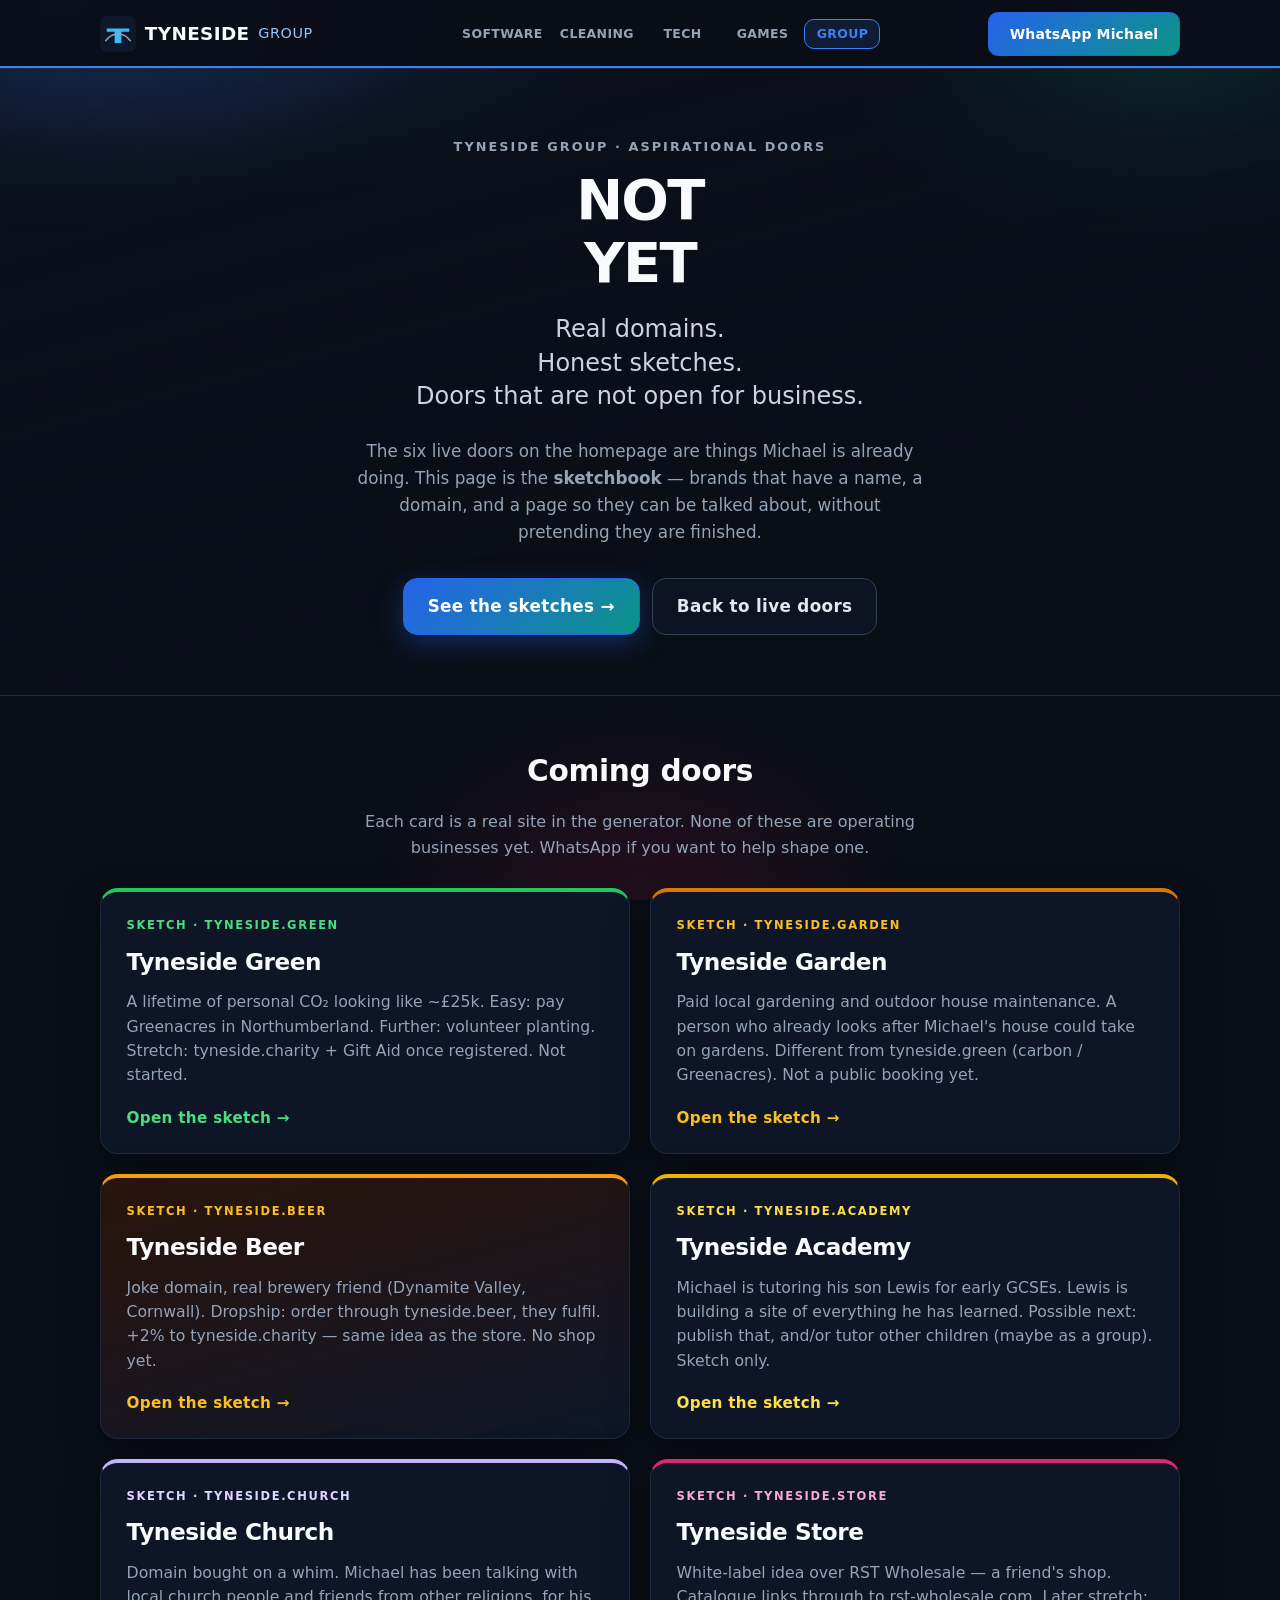
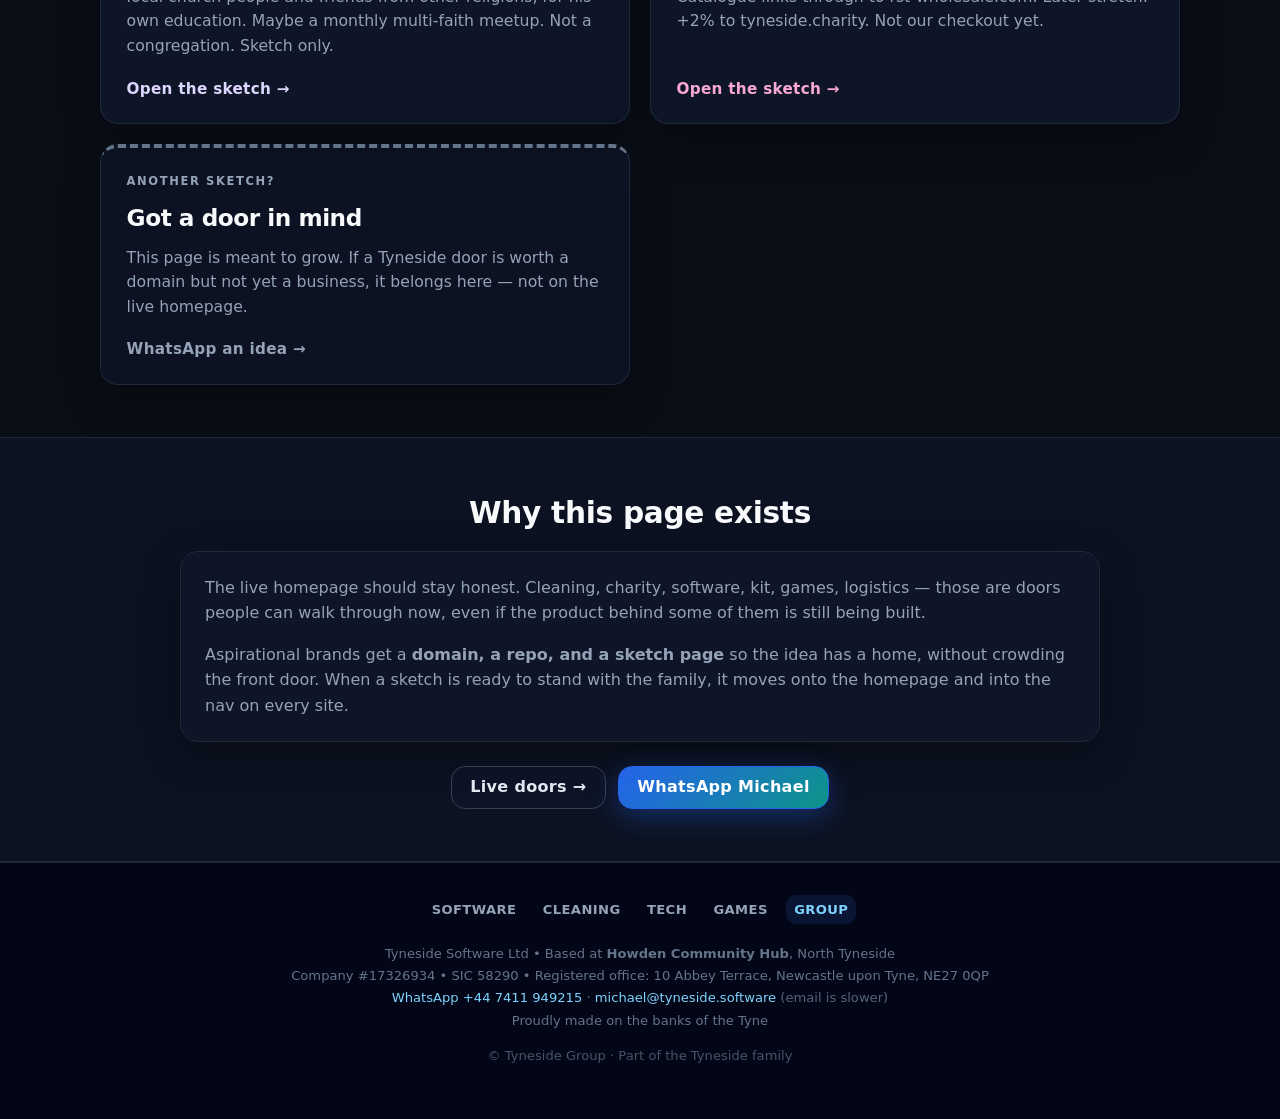
==== next.html @ 9e809f72 "Deploy from site-generator 91a60fc" ====
<!DOCTYPE html>
<html lang="en">
<head>
  <meta charset="UTF-8">
  <meta name="viewport" content="width=device-width, initial-scale=1.0">
  <title>Not yet · doors still being sketched</title>
  <meta name="description" content="Brands that have a domain and a page, but are not live businesses yet. Starting with Tyneside Green. This is the sketchbook, not the shop floor.">
  <link rel="canonical" href="https://tyneside.group/">
  <link rel="icon" href="logo.svg" type="image/svg+xml">
  <link rel="stylesheet" href="layout.css?v=20260904ac">
  <link rel="stylesheet" href="themes.css?v=20260904ac">
</head>
<body class="site theme-group">

<nav class="site-nav" aria-label="Primary">
  <div class="inner">
    <a href="index.html" class="brand-link">
      <img src="logo.svg" width="38" height="38" alt="Tyneside Group">
      <span class="brand-word">TYNESIDE</span>
      <span class="brand-sub">GROUP</span>
    </a>
    <div class="nav-links">
          <a href="https://tyneside.software/"
             class=""
>SOFTWARE</a>
          <a href="https://tyneside.cleaning/"
             class=""
>CLEANING</a>
          <a href="https://tyneside.technology/"
             class=""
>TECH</a>
          <a href="https://tyneside.games/"
             class=""
>GAMES</a>
          <a href="https://tyneside.group/"
             class="is-current"
aria-current="page">GROUP</a>
    </div>
    <div class="nav-cta">
        <a class="btn btn-fill" href="https://wa.me/447411949215" rel="noopener" target="_blank">WhatsApp Michael</a>
    </div>
  </div>
</nav>
  <header class="hero">
    <div class="wrap">
      <p class="hero-kicker">Tyneside Group · aspirational doors</p>
      <h1>NOT<br>YET</h1>
      <p class="hero-tag">
        Real domains.<br>
        Honest sketches.<br>
        Doors that are not open for business.
      </p>
      <p class="hero-lead">
        The six live doors on the homepage are things Michael is already doing.
        This page is the <strong>sketchbook</strong> — brands that have a name, a domain,
        and a page so they can be talked about, without pretending they are finished.
      </p>
      <div class="hero-actions">
        <a class="btn btn-fill btn-lg" href="#doors">See the sketches →</a>
        <a class="btn btn-secondary btn-lg" href="index.html">Back to live doors</a>
      </div>
    </div>
  </header>

  <section class="section" id="doors">
    <div class="wrap-wide">
      <h2>Coming doors</h2>
      <p class="lede">
        Each card is a real site in the generator. None of these are operating businesses yet.
        WhatsApp if you want to help shape one.
      </p>

      <div class="portal-grid">
          <a class="portal-card portal-green" href="https://tyneside.green/">
            <div class="portal-card-main">
              <p class="portal-kicker">Sketch · tyneside.green</p>
              <h3>Tyneside Green</h3>
              <p>A lifetime of personal CO₂ looking like ~£25k. Easy: pay Greenacres in Northumberland. Further: volunteer planting. Stretch: tyneside.charity + Gift Aid once registered. Not started.</p>
            </div>
            <span class="portal-go">Open the sketch →</span>
          </a>
          <a class="portal-card portal-garden" href="https://tyneside.garden/">
            <div class="portal-card-main">
              <p class="portal-kicker">Sketch · tyneside.garden</p>
              <h3>Tyneside Garden</h3>
              <p>Paid local gardening and outdoor house maintenance. A person who already looks after Michael&#39;s house could take on gardens. Different from tyneside.green (carbon / Greenacres). Not a public booking yet.</p>
            </div>
            <span class="portal-go">Open the sketch →</span>
          </a>
          <a class="portal-card portal-beer" href="https://tyneside.beer/">
            <div class="portal-card-main">
              <p class="portal-kicker">Sketch · tyneside.beer</p>
              <h3>Tyneside Beer</h3>
              <p>Joke domain, real brewery friend (Dynamite Valley, Cornwall). Dropship: order through tyneside.beer, they fulfil. +2% to tyneside.charity — same idea as the store. No shop yet.</p>
            </div>
            <span class="portal-go">Open the sketch →</span>
          </a>
          <a class="portal-card portal-academy" href="https://tyneside.academy/">
            <div class="portal-card-main">
              <p class="portal-kicker">Sketch · tyneside.academy</p>
              <h3>Tyneside Academy</h3>
              <p>Michael is tutoring his son Lewis for early GCSEs. Lewis is building a site of everything he has learned. Possible next: publish that, and/or tutor other children (maybe as a group). Sketch only.</p>
            </div>
            <span class="portal-go">Open the sketch →</span>
          </a>
          <a class="portal-card portal-church" href="https://tyneside.church/">
            <div class="portal-card-main">
              <p class="portal-kicker">Sketch · tyneside.church</p>
              <h3>Tyneside Church</h3>
              <p>Domain bought on a whim. Michael has been talking with local church people and friends from other religions, for his own education. Maybe a monthly multi-faith meetup. Not a congregation. Sketch only.</p>
            </div>
            <span class="portal-go">Open the sketch →</span>
          </a>
          <a class="portal-card portal-store" href="https://tyneside.store/">
            <div class="portal-card-main">
              <p class="portal-kicker">Sketch · tyneside.store</p>
              <h3>Tyneside Store</h3>
              <p>White-label idea over RST Wholesale — a friend&#39;s shop. Catalogue links through to rst-wholesale.com. Later stretch: +2% to tyneside.charity. Not our checkout yet.</p>
            </div>
            <span class="portal-go">Open the sketch →</span>
          </a>

        <div class="portal-card portal-next-empty">
          <div class="portal-card-main">
            <p class="portal-kicker">Another sketch?</p>
            <h3>Got a door in mind</h3>
            <p>
              This page is meant to grow. If a Tyneside door is worth a domain
              but not yet a business, it belongs here — not on the live homepage.
            </p>
          </div>
          <a class="portal-go" href="https://wa.me/447411949215" rel="noopener" target="_blank">WhatsApp an idea →</a>
        </div>
      </div>
    </div>
  </section>

  <section class="section section-alt" id="why">
    <div class="wrap">
      <h2>Why this page exists</h2>
      <div class="panel">
        <p style="margin-bottom:1rem">
          The live homepage should stay honest. Cleaning, charity, software, kit, games,
          logistics — those are doors people can walk through now, even if the product
          behind some of them is still being built.
        </p>
        <p style="margin:0">
          Aspirational brands get a <strong>domain, a repo, and a sketch page</strong>
          so the idea has a home, without crowding the front door.
          When a sketch is ready to stand with the family, it moves onto the homepage
          and into the nav on every site.
        </p>
      </div>
      <div class="btn-row" style="margin-top:1.5rem">
        <a class="btn btn-secondary" href="index.html">Live doors →</a>
        <a class="btn btn-fill" href="https://wa.me/447411949215" rel="noopener" target="_blank">WhatsApp Michael</a>
      </div>
    </div>
  </section>

<footer class="site-footer">
  <div class="footer-brands">
      <a href="https://tyneside.software/" class="">SOFTWARE</a>
      <a href="https://tyneside.cleaning/" class="">CLEANING</a>
      <a href="https://tyneside.technology/" class="">TECH</a>
      <a href="https://tyneside.games/" class="">GAMES</a>
      <a href="https://tyneside.group/" class="is-current">GROUP</a>
  </div>
  <p class="legal">
    Tyneside Software Ltd • Based at <strong>Howden Community Hub</strong>, North Tyneside<br>
    Company #17326934 • SIC 58290 • Registered office: 10 Abbey Terrace, Newcastle upon Tyne, NE27 0QP<br>
    <a href="https://wa.me/447411949215" rel="noopener" target="_blank">WhatsApp +44 7411 949215</a>
    · <a href="mailto:michael@tyneside.software">michael@tyneside.software</a>
    <span style="opacity:0.85">(email is slower)</span><br>
    Proudly made on the banks of the Tyne
  </p>
  <p class="legal" style="margin-top:0.75rem;opacity:0.7">
    &copy; Tyneside Group
 · Part of the Tyneside family  </p>
</footer>
</body>
</html>
---- layout.css ----
/* Shared structure — skin comes from theme-*.css variables */

*,
*::before,
*::after {
  box-sizing: border-box;
}

html {
  scroll-behavior: smooth;
}

body.site {
  margin: 0;
  min-height: 100vh;
  font-family: var(--font);
  background: var(--bg);
  color: var(--text);
  line-height: 1.6;
  position: relative;
}

body.site::before {
  content: "";
  pointer-events: none;
  position: fixed;
  inset: 0;
  z-index: 0;
  background: var(--bg-fx, none);
  opacity: var(--bg-fx-opacity, 1);
}

body.site > * {
  position: relative;
  z-index: 1;
}

a {
  color: var(--link);
  text-decoration: none;
}

a:hover {
  color: var(--link-hover);
  text-decoration: underline;
}

.wrap {
  width: min(920px, calc(100% - 2rem));
  margin-inline: auto;
}

.wrap-wide {
  width: min(1080px, calc(100% - 2rem));
  margin-inline: auto;
}

/* —— NAV: rigid 3-column grid (same on every brand, including GROUP) —— */
.site-nav {
  --nav-brand-w: 15.5rem;
  --nav-cta-w: 12rem;
  position: sticky;
  top: 0;
  z-index: 50;
  background: var(--nav-bg);
  border-bottom: 1px solid var(--border);
  backdrop-filter: var(--nav-blur, none);
  box-shadow: inset 0 -2px 0 var(--accent);
}

.site-nav .inner {
  width: min(1080px, calc(100% - 2rem));
  margin: 0 auto;
  display: grid;
  grid-template-columns: var(--nav-brand-w) minmax(0, 1fr) var(--nav-cta-w);
  align-items: center;
  column-gap: 0.75rem;
  min-height: 4.25rem;
  height: 4.25rem;
  padding: 0;
  box-sizing: border-box;
}

.brand-link {
  grid-column: 1;
  display: flex;
  align-items: center;
  gap: 0.55rem;
  width: 100%;
  min-width: 0;
  max-width: var(--nav-brand-w);
  overflow: hidden;
  color: inherit;
  text-decoration: none;
}

.brand-link:hover {
  color: inherit;
  text-decoration: none;
}

.brand-link img {
  height: 2.25rem;
  width: 2.25rem;
  flex-shrink: 0;
  filter: var(--logo-filter, none);
  object-fit: contain;
}

.brand-word {
  font-family: "Segoe UI", system-ui, sans-serif;
  font-weight: 700;
  font-size: 1.15rem;
  letter-spacing: 0.02em;
  color: var(--brand);
  white-space: nowrap;
  flex-shrink: 0;
}

.brand-sub {
  font-family: "Segoe UI", system-ui, sans-serif;
  font-size: 0.9rem;
  font-weight: 500;
  letter-spacing: 0.04em;
  color: var(--brand-muted);
  white-space: nowrap;
  /* Fixed slot so GROUP and SOFTWARE occupy the same width */
  display: inline-block;
  width: 6.5rem;
  flex-shrink: 0;
  overflow: hidden;
  text-overflow: clip;
}

@media (max-width: 640px) {
  .brand-sub {
    display: none;
  }
}

.nav-links {
  grid-column: 2;
  display: none;
  justify-content: center;
  align-items: center;
  flex-wrap: nowrap;
  gap: 0.25rem;
  min-width: 0;
  overflow: hidden;
  font-family: "Segoe UI", system-ui, sans-serif;
  font-size: 0.78rem;
  font-weight: 600;
  letter-spacing: 0.03em;
}

.nav-links a {
  color: var(--muted);
  text-decoration: none;
  padding: 0.28rem 0.4rem;
  border-radius: 8px;
  border: 1px solid transparent;
  white-space: nowrap;
  box-sizing: border-box;
  /* Equal-ish chips so current highlight doesn't reflow the row */
  min-width: 4.75rem;
  text-align: center;
}

.nav-links a:hover {
  color: var(--accent);
  text-decoration: none;
  background: var(--accent-soft);
}

.nav-links a.is-current {
  color: var(--accent);
  border-color: var(--accent);
  background: var(--accent-soft);
}

.nav-cta {
  grid-column: 3;
  width: 100%;
  height: 2.75rem;
  justify-self: stretch;
  align-self: center;
}

.nav-cta .btn,
.nav-cta .btn-fill {
  display: flex !important;
  align-items: center;
  justify-content: center;
  width: 100% !important;
  height: 2.75rem !important;
  min-height: 2.75rem !important;
  max-height: 2.75rem !important;
  box-sizing: border-box !important;
  margin: 0 !important;
  font-family: "Segoe UI", system-ui, sans-serif !important;
  font-size: 0.875rem !important;
  font-weight: 600 !important;
  letter-spacing: 0.01em !important;
  text-transform: none !important;
  border-width: 1px !important;
  border-style: solid !important;
  border-radius: 10px !important;
  padding: 0 0.5rem !important;
  white-space: nowrap !important;
  line-height: 1.2 !important;
  box-shadow: none !important;
  transform: none !important;
}

.nav-cta .btn:hover,
.nav-cta .btn-fill:hover {
  transform: none !important;
}

@media (min-width: 960px) {
  .nav-links {
    display: flex;
  }
}

@media (max-width: 959px) {
  .site-nav .inner {
    grid-template-columns: minmax(0, 1fr) var(--nav-cta-w);
  }

  .brand-link {
    grid-column: 1;
    max-width: none;
  }

  .nav-links {
    display: none;
  }

  .nav-cta {
    grid-column: 2;
  }
}

@media (max-width: 420px) {
  .site-nav {
    --nav-cta-w: 9.5rem;
  }

  .site-nav .inner {
    min-height: 3.85rem;
    height: 3.85rem;
  }

  .nav-cta {
    height: 2.5rem;
  }

  .nav-cta .btn,
  .nav-cta .btn-fill {
    font-size: 0.78rem !important;
    height: 2.5rem !important;
    min-height: 2.5rem !important;
    max-height: 2.5rem !important;
  }
}

.nav-links a {
  color: var(--muted);
  text-decoration: none;
  padding: 0.25rem 0.35rem;
  border-radius: var(--radius-sm);
}

.nav-links a:hover {
  color: var(--accent);
  text-decoration: none;
  background: var(--accent-soft);
}

.btn {
  display: inline-block;
  font-family: inherit;
  font-weight: 600;
  letter-spacing: var(--btn-tracking, 0.02em);
  text-transform: var(--btn-transform, none);
  text-decoration: none !important;
  cursor: pointer;
  border: var(--btn-border);
  color: var(--btn-color);
  background: var(--btn-bg);
  padding: 0.65rem 1.15rem;
  border-radius: var(--radius);
  box-shadow: var(--btn-shadow);
  transition: transform 0.15s, background 0.15s, color 0.15s, box-shadow 0.15s;
}

.btn:hover {
  background: var(--btn-bg-hover);
  color: var(--btn-color-hover);
  border-color: var(--btn-border-hover, currentColor);
  transform: translateY(-1px);
  text-decoration: none !important;
}

.btn-fill {
  border: var(--btn-fill-border);
  color: var(--btn-fill-color);
  background: var(--btn-fill-bg);
  box-shadow: var(--btn-fill-shadow);
}

.btn-fill:hover {
  background: var(--btn-fill-bg-hover);
  color: var(--btn-fill-color-hover);
  border-color: var(--btn-fill-border-hover, transparent);
}

.btn-magenta,
.btn-secondary {
  border: var(--btn-sec-border);
  color: var(--btn-sec-color);
  background: var(--btn-sec-bg);
  box-shadow: var(--btn-sec-shadow, none);
}

.btn-magenta:hover,
.btn-secondary:hover {
  background: var(--btn-sec-bg-hover);
  color: var(--btn-sec-color-hover);
}

.btn-lg {
  padding: 0.9rem 1.5rem;
  font-size: 1.05rem;
}

/* Button pairs — wrap on narrow screens so the second CTA never drops off */
.btn-row {
  display: flex;
  flex-wrap: wrap;
  justify-content: center;
  align-items: stretch;
  gap: 0.75rem;
  margin-top: 1.5rem;
}

.btn-row .btn {
  max-width: 100%;
  text-align: center;
  white-space: normal;
  line-height: 1.3;
}

@media (max-width: 540px) {
  .btn-row {
    flex-direction: column;
    align-items: stretch;
  }

  .btn-row .btn {
    width: 100%;
    box-sizing: border-box;
  }

  /* Hero CTAs stack too — same mobile overflow issue */
  .hero-actions {
    flex-direction: column;
    align-items: stretch;
  }

  .hero-actions .btn {
    width: 100%;
    box-sizing: border-box;
    white-space: normal;
  }
}

/* —— HERO —— */
.hero {
  text-align: center;
  padding: 4.25rem 0 3.75rem;
  background: var(--hero-bg);
  border-bottom: var(--hero-border);
  box-shadow: var(--hero-shadow, none);
  color: var(--hero-text);
}

.hero-kicker {
  margin: 0 0 0.75rem;
  font-size: 0.8rem;
  letter-spacing: 0.16em;
  text-transform: uppercase;
  font-weight: 600;
  color: var(--hero-kicker);
}

.hero h1 {
  margin: 0;
  font-size: clamp(2rem, 6.5vw, 3.5rem);
  letter-spacing: var(--hero-title-tracking, -0.02em);
  line-height: 1.12;
  font-weight: 700;
  color: var(--hero-title);
  text-shadow: var(--hero-title-shadow, none);
}

.hero-tag {
  margin: 1.15rem auto 0;
  font-size: clamp(1.1rem, 2.8vw, 1.5rem);
  font-weight: 400;
  color: var(--hero-tag);
  line-height: 1.4;
}

.hero-lead {
  margin: 1.5rem auto 0;
  max-width: 36rem;
  font-size: 1.05rem;
  color: var(--hero-lead);
}

.hero-actions {
  margin-top: 2rem;
  display: flex;
  flex-wrap: wrap;
  justify-content: center;
  gap: 0.75rem;
}

.hero-meta {
  margin-top: 1.35rem;
  font-size: 0.8rem;
  color: var(--hero-meta);
  opacity: 0.9;
}

.hero-meta a {
  color: inherit;
  text-decoration: underline;
}

/* —— SECTIONS —— */
.section {
  padding: 3.25rem 0;
  background: var(--section-bg, transparent);
}

.section-alt {
  background: var(--section-alt-bg);
  border-top: var(--section-alt-border, none);
  border-bottom: var(--section-alt-border, none);
}

.section-cta {
  padding: 3.75rem 0;
  text-align: center;
  background: var(--cta-bg);
  border-top: var(--cta-border, none);
  color: var(--cta-text);
  box-shadow: var(--cta-shadow, none);
}

.section h2,
.section-cta h2 {
  margin: 0 0 0.85rem;
  text-align: center;
  font-size: clamp(1.35rem, 3.5vw, 1.85rem);
  letter-spacing: var(--h2-tracking, -0.01em);
  font-weight: 700;
  color: var(--heading);
  text-transform: var(--h2-transform, none);
}

.section-cta h2 {
  color: var(--cta-heading);
  font-size: clamp(1.5rem, 4vw, 2.15rem);
}

.lede {
  text-align: center;
  max-width: 40rem;
  margin: 0 auto 1.75rem;
  color: var(--muted);
}

.section-cta .lede {
  color: var(--cta-muted);
}

.center {
  text-align: center;
}

/* —— PANELS —— */
.panel {
  background: var(--panel-bg);
  border: var(--panel-border);
  border-radius: var(--radius-lg);
  box-shadow: var(--panel-shadow);
  padding: 1.4rem 1.5rem;
}

.panel-m,
.panel-c {
  /* variants still use panel tokens; themes may override */
}

.panel h3 {
  margin: 0 0 0.55rem;
  font-size: 1.1rem;
  font-weight: 650;
  letter-spacing: 0.01em;
  color: var(--panel-heading);
  text-transform: var(--panel-h-transform, none);
}

.panel p {
  margin: 0;
  color: var(--panel-text);
}

.panel a {
  color: var(--link);
  font-weight: 600;
}

.panel.active {
  background: var(--panel-active-bg);
  border: var(--panel-active-border);
  box-shadow: var(--panel-active-shadow);
}

.panel.active h3 {
  color: var(--panel-active-heading);
}

.panel.active p,
.panel.active a {
  color: var(--panel-active-text);
}

.grid-2 {
  display: grid;
  gap: 1rem;
  grid-template-columns: 1fr;
}

.grid-3 {
  display: grid;
  gap: 1.15rem;
  grid-template-columns: 1fr;
}

@media (min-width: 700px) {
  .grid-2 {
    grid-template-columns: 1fr 1fr;
  }
  .grid-3 {
    grid-template-columns: 1fr 1fr 1fr;
  }
}

.list-neon,
.list-features {
  list-style: none;
  margin: 1.5rem auto 0;
  padding: 0;
  max-width: 34rem;
  display: grid;
  gap: 0.6rem;
  grid-template-columns: 1fr;
  text-align: left;
}

@media (min-width: 560px) {
  .list-neon,
  .list-features {
    grid-template-columns: 1fr 1fr;
  }
}

.list-neon li,
.list-features li {
  border: var(--chip-border);
  background: var(--chip-bg);
  border-radius: var(--radius);
  padding: 0.7rem 0.95rem;
  color: var(--chip-text);
  box-shadow: var(--chip-shadow, none);
}

.list-neon li::before,
.list-features li::before {
  content: var(--chip-bullet, "• ");
  color: var(--accent);
  font-weight: 700;
}

.quote {
  border: var(--quote-border);
  background: var(--quote-bg);
  border-radius: var(--radius-lg);
  box-shadow: var(--quote-shadow);
  padding: 1.6rem 1.75rem;
  font-style: italic;
  font-size: 1.08rem;
  color: var(--quote-text);
  text-align: center;
}

.quote footer {
  margin-top: 1rem;
  font-style: normal;
  font-size: 0.9rem;
  color: var(--quote-cite);
}

.steps {
  list-style: none;
  margin: 0 auto;
  padding: 0;
  max-width: 36rem;
  display: flex;
  flex-direction: column;
  gap: 0.85rem;
}

.steps li {
  display: flex;
  gap: 1rem;
  align-items: flex-start;
  border: var(--step-border);
  background: var(--step-bg);
  border-radius: var(--radius-lg);
  padding: 1rem 1.1rem;
  box-shadow: var(--step-shadow, none);
}

.steps .n {
  flex-shrink: 0;
  width: 2rem;
  height: 2rem;
  display: flex;
  align-items: center;
  justify-content: center;
  border-radius: var(--radius-sm);
  border: var(--step-n-border);
  background: var(--step-n-bg);
  color: var(--step-n-color);
  font-weight: 700;
  font-size: 0.9rem;
}

.steps h3 {
  margin: 0 0 0.2rem;
  color: var(--heading);
  font-size: 1rem;
}

.steps p {
  margin: 0;
  color: var(--muted);
  font-size: 0.95rem;
}

/* games shelf cards */
.game-card {
  display: block;
  text-decoration: none !important;
  color: inherit;
  border: var(--panel-border);
  background: var(--panel-bg);
  border-radius: var(--radius-lg);
  padding: 1.4rem;
  box-shadow: var(--panel-shadow);
  transition: transform 0.15s, box-shadow 0.15s;
}

.game-card:hover {
  transform: translateY(-2px);
  box-shadow: var(--panel-hover-shadow, var(--panel-shadow));
  color: inherit;
  text-decoration: none !important;
}

.game-card .emoji {
  font-size: 2rem;
}

.game-card .status {
  float: right;
  font-size: 0.7rem;
  letter-spacing: 0.08em;
  text-transform: uppercase;
  font-weight: 700;
  color: var(--accent);
  border: 1px solid var(--accent);
  border-radius: 999px;
  padding: 0.2rem 0.5rem;
}

.game-card h3 {
  margin: 0.85rem 0 0.35rem;
  clear: both;
  color: var(--heading);
  font-size: 1.15rem;
}

.game-card p {
  margin: 0;
  color: var(--muted);
  font-size: 0.95rem;
}

.game-card .play {
  margin-top: 0.9rem;
  color: var(--accent);
  font-weight: 700;
}

.empty-shelf {
  border: 2px dashed var(--border);
  background: var(--panel-bg);
  border-radius: var(--radius-lg);
  padding: 2.25rem 1.5rem;
  text-align: center;
  color: var(--muted);
}

.pixel-label {
  font-size: 0.72rem;
  letter-spacing: 0.14em;
  text-transform: uppercase;
  font-weight: 650;
  color: var(--label);
  text-align: center;
  margin-bottom: 0.65rem;
}

/* —— FOOTER —— */
.site-footer {
  border-top: var(--footer-border);
  background: var(--footer-bg);
  padding: 2rem 1rem 2.4rem;
  text-align: center;
  font-size: 0.82rem;
  color: var(--footer-text);
  box-shadow: var(--footer-shadow, none);
}

.footer-brands {
  display: flex;
  flex-wrap: wrap;
  justify-content: center;
  gap: 0.45rem 0.65rem;
  margin: 0 0 1.15rem;
  font-size: 0.82rem;
  font-weight: 600;
  letter-spacing: 0.03em;
}

.footer-brands a {
  color: var(--footer-link);
  text-decoration: none;
  border-radius: var(--radius-sm);
  padding: 0.25rem 0.5rem;
}

.footer-brands a:hover,
.footer-brands a.is-current {
  color: var(--footer-link-active);
  background: var(--footer-link-bg);
  text-decoration: none;
}

.site-footer .legal {
  line-height: 1.7;
}

.blink {
  animation: none;
}

/* —— STORE catalogue grids —— */
.store-subhead {
  margin: 2rem 0 1rem;
  font-size: 1.15rem;
  color: var(--heading);
}

.store-collection-grid {
  display: grid;
  gap: 1rem;
  grid-template-columns: repeat(auto-fill, minmax(160px, 1fr));
}

.store-collection-card {
  display: flex;
  flex-direction: column;
  background: var(--panel-bg);
  border: var(--panel-border);
  border-radius: var(--radius-lg);
  overflow: hidden;
  box-shadow: var(--panel-shadow);
  text-decoration: none !important;
  color: inherit;
  transition: transform 0.15s, box-shadow 0.15s;
}

.store-collection-card:hover {
  transform: translateY(-2px);
  color: inherit;
  text-decoration: none !important;
}

.store-collection-card img {
  width: 100%;
  height: 110px;
  object-fit: cover;
  background: var(--accent-soft);
}

.store-collection-card .title {
  display: block;
  padding: 0.65rem 0.75rem 0.15rem;
  font-weight: 650;
  font-size: 0.92rem;
  color: var(--heading);
}

.store-collection-card .meta {
  display: block;
  padding: 0 0.75rem 0.75rem;
  font-size: 0.78rem;
  color: var(--muted);
}

.store-product-grid {
  display: grid;
  gap: 1.15rem;
  grid-template-columns: repeat(auto-fill, minmax(200px, 1fr));
}

.store-product-card {
  background: var(--panel-bg);
  border: var(--panel-border);
  border-radius: var(--radius-lg);
  box-shadow: var(--panel-shadow);
  padding: 0.85rem;
  display: flex;
  flex-direction: column;
  gap: 0.45rem;
}

.store-product-card .thumb {
  display: block;
  border-radius: var(--radius);
  overflow: hidden;
  background: #f5f5f4;
  aspect-ratio: 1;
}

.store-product-card .thumb img {
  width: 100%;
  height: 100%;
  object-fit: cover;
}

.store-product-card h4 {
  margin: 0;
  font-size: 0.95rem;
  line-height: 1.3;
  color: var(--heading);
  font-weight: 650;
}

.store-product-card .price .customer {
  display: block;
  font-size: 1.15rem;
  font-weight: 700;
  color: var(--heading);
  font-variant-numeric: tabular-nums;
}

.store-product-card .price .split {
  display: block;
  font-size: 0.75rem;
  color: var(--muted);
  margin-top: 0.15rem;
}

.store-product-card .actions {
  margin: 0.35rem 0 0;
}

.store-product-card .actions .btn {
  width: 100%;
  text-align: center;
  font-size: 0.85rem;
  padding: 0.5rem 0.75rem;
}

.store-product-card .badge-out {
  margin: 0;
  font-size: 0.75rem;
  color: var(--label);
}

code {
  font-size: 0.9em;
  background: var(--accent-soft);
  padding: 0.1em 0.35em;
  border-radius: 4px;
}

/* —— DATA TABLES —— */
.table-wrap {
  overflow-x: auto;
  margin: 1.5rem 0;
  border-radius: var(--radius-lg);
  border: var(--panel-border);
  background: var(--panel-bg);
  box-shadow: var(--panel-shadow);
}

.data-table {
  width: 100%;
  border-collapse: collapse;
  font-size: 0.95rem;
  font-family: "Segoe UI", system-ui, sans-serif;
}

.data-table th,
.data-table td {
  padding: 0.75rem 1rem;
  text-align: left;
  border-bottom: 1px solid var(--border);
}

.data-table th {
  font-size: 0.78rem;
  letter-spacing: 0.04em;
  text-transform: uppercase;
  font-weight: 700;
  color: var(--label);
  background: var(--accent-soft);
}

.data-table td {
  color: var(--panel-text);
}

.data-table td.num,
.data-table th.num {
  text-align: right;
  font-variant-numeric: tabular-nums;
  white-space: nowrap;
}

.data-table tbody tr:last-child th,
.data-table tbody tr:last-child td {
  border-bottom: none;
}

.data-table tbody tr:hover td {
  background: var(--accent-soft);
}

.data-table tfoot td {
  font-weight: 700;
  color: var(--heading);
  background: var(--accent-soft);
  border-bottom: none;
}

.stat-row {
  display: grid;
  gap: 1rem;
  grid-template-columns: 1fr;
  margin: 1.5rem 0;
}

@media (min-width: 640px) {
  .stat-row {
    grid-template-columns: repeat(3, 1fr);
  }
}

.stat {
  text-align: center;
  padding: 1.25rem 1rem;
  background: var(--panel-bg);
  border: var(--panel-border);
  border-radius: var(--radius-lg);
  box-shadow: var(--panel-shadow);
}

.stat .value {
  display: block;
  font-size: 1.5rem;
  font-weight: 700;
  color: var(--heading);
  font-family: "Segoe UI", system-ui, sans-serif;
}

.stat .label {
  display: block;
  margin-top: 0.35rem;
  font-size: 0.85rem;
  color: var(--muted);
  font-family: "Segoe UI", system-ui, sans-serif;
}

/* —— THINKPAD / CATALOGUE STORE —— */
.stat-row-4 {
  display: grid;
  gap: 1rem;
  grid-template-columns: 1fr 1fr;
  margin: 1.5rem 0 0;
}

@media (min-width: 700px) {
  .stat-row-4 {
    grid-template-columns: repeat(4, 1fr);
  }
}

.stat.stat-accent {
  background: var(--accent-soft);
  border: 1px solid var(--accent);
  box-shadow: var(--panel-active-shadow, var(--panel-shadow));
}

.stat.stat-accent .value {
  color: var(--accent);
}

a.stat {
  transition: transform 0.15s ease, box-shadow 0.15s ease, border-color 0.15s ease;
  cursor: pointer;
}

a.stat:hover {
  text-decoration: none;
  color: inherit;
  transform: translateY(-2px);
  border-color: var(--accent);
  box-shadow: var(--panel-active-shadow, var(--panel-shadow));
}

a.stat:focus-visible {
  outline: 2px solid var(--accent);
  outline-offset: 3px;
}

.spec-grid {
  display: grid;
  gap: 0.65rem;
  grid-template-columns: repeat(2, 1fr);
  margin-top: 1rem;
}

@media (min-width: 560px) {
  .spec-grid {
    grid-template-columns: repeat(3, 1fr);
  }
}

@media (min-width: 900px) {
  .spec-grid {
    grid-template-columns: repeat(6, 1fr);
  }
}

.spec-chip {
  border: var(--chip-border);
  background: var(--chip-bg);
  border-radius: var(--radius);
  padding: 0.75rem 0.85rem;
  box-shadow: var(--chip-shadow, none);
}

.spec-chip .spec-label {
  display: block;
  font-size: 0.68rem;
  letter-spacing: 0.1em;
  text-transform: uppercase;
  font-weight: 650;
  color: var(--label);
  margin-bottom: 0.25rem;
}

.spec-chip .spec-value {
  display: block;
  font-size: 0.9rem;
  font-weight: 600;
  color: var(--heading);
  line-height: 1.3;
}

.deal-toolbar {
  display: flex;
  flex-wrap: wrap;
  align-items: center;
  gap: 0.5rem;
  margin: 0 0 1rem;
}

.deal-toolbar .filter-btn {
  appearance: none;
  font-family: inherit;
  font-size: 0.82rem;
  font-weight: 650;
  letter-spacing: 0.02em;
  cursor: pointer;
  border: 1px solid var(--border);
  background: var(--panel-bg);
  color: var(--muted);
  border-radius: 999px;
  padding: 0.4rem 0.85rem;
  transition: background 0.15s, color 0.15s, border-color 0.15s;
}

.deal-toolbar .filter-btn:hover {
  color: var(--accent);
  border-color: var(--accent);
  background: var(--accent-soft);
}

.deal-toolbar .filter-btn.active {
  color: var(--btn-fill-color);
  background: var(--btn-fill-bg);
  border-color: var(--accent);
}

.deal-toolbar .sort-select {
  appearance: none;
  font-family: inherit;
  font-size: 0.82rem;
  font-weight: 600;
  color: var(--text);
  background: var(--panel-bg);
  border: 1px solid var(--border);
  border-radius: 999px;
  padding: 0.4rem 2rem 0.4rem 0.85rem;
  cursor: pointer;
  background-image: linear-gradient(45deg, transparent 50%, var(--muted) 50%),
    linear-gradient(135deg, var(--muted) 50%, transparent 50%);
  background-position: calc(100% - 14px) 55%, calc(100% - 9px) 55%;
  background-size: 5px 5px, 5px 5px;
  background-repeat: no-repeat;
}

.deal-toolbar .sort-select:focus {
  outline: 2px solid var(--accent);
  outline-offset: 2px;
}

.deal-count {
  margin: 0 0 1rem;
  font-size: 0.85rem;
  color: var(--muted);
}

.deals-list {
  display: grid;
  gap: 1.15rem;
}

.deal-card {
  display: grid;
  grid-template-columns: 1fr;
  background: var(--panel-bg);
  border: var(--panel-border);
  border-radius: var(--radius-lg);
  box-shadow: var(--panel-shadow);
  overflow: hidden;
  transition: transform 0.15s, box-shadow 0.15s, border-color 0.15s;
}

.deal-card:hover {
  transform: translateY(-2px);
  box-shadow: var(--panel-hover-shadow, var(--panel-shadow));
}

.deal-card.is-best {
  border: var(--panel-active-border);
  box-shadow: var(--panel-active-shadow);
  background: var(--panel-active-bg);
}

.deal-card.is-best .deal-price,
.deal-card.is-best .deal-title,
.deal-card.is-best .deal-side-label {
  color: var(--panel-active-heading);
}

.deal-card.is-best .deal-verdict,
.deal-card.is-best .deal-note,
.deal-card.is-best .deal-seller,
.deal-card.is-best .spec-tag {
  color: var(--panel-active-text);
}

.deal-card.is-best .spec-tag {
  border-color: rgba(255, 255, 255, 0.2);
  background: rgba(0, 0, 0, 0.15);
}

.deal-card.is-best .spec-tag.is-storage {
  border-color: var(--accent);
  color: var(--panel-active-heading);
  background: rgba(0, 0, 0, 0.2);
}

@media (min-width: 800px) {
  .deal-card {
    grid-template-columns: 220px minmax(0, 1fr);
  }
}

.deal-side {
  padding: 1.25rem 1.35rem;
  border-bottom: 1px solid var(--border);
  display: flex;
  flex-direction: column;
  justify-content: space-between;
  gap: 1rem;
  background: rgba(0, 0, 0, 0.08);
}

.deal-card.is-best .deal-side {
  border-bottom-color: rgba(255, 255, 255, 0.12);
  background: rgba(0, 0, 0, 0.15);
}

@media (min-width: 800px) {
  .deal-side {
    border-bottom: none;
    border-right: 1px solid var(--border);
  }

  .deal-card.is-best .deal-side {
    border-right-color: rgba(255, 255, 255, 0.12);
  }
}

.deal-side-top {
  display: flex;
  align-items: flex-start;
  justify-content: space-between;
  gap: 0.5rem;
}

.deal-badge {
  display: inline-block;
  font-size: 0.68rem;
  font-weight: 700;
  letter-spacing: 0.06em;
  text-transform: uppercase;
  border-radius: 999px;
  padding: 0.28rem 0.55rem;
  background: var(--accent);
  color: var(--btn-fill-color);
  border: 1px solid var(--accent);
}

.deal-badge.badge-good {
  background: var(--accent-soft);
  color: var(--accent);
}

.deal-badge.badge-caution {
  background: rgba(245, 158, 11, 0.15);
  color: #fcd34d;
  border-color: rgba(245, 158, 11, 0.4);
}

.deal-badge.badge-skip {
  background: transparent;
  color: var(--muted);
  border-color: var(--border);
}

.deal-compare-label {
  display: flex;
  align-items: center;
  gap: 0.35rem;
  font-size: 0.75rem;
  color: var(--muted);
  cursor: pointer;
  user-select: none;
  white-space: nowrap;
}

.deal-compare-label input {
  accent-color: var(--accent);
  width: 0.95rem;
  height: 0.95rem;
}

.deal-side-label {
  display: block;
  font-size: 0.7rem;
  letter-spacing: 0.1em;
  text-transform: uppercase;
  font-weight: 650;
  color: var(--label);
  margin-bottom: 0.2rem;
}

.deal-price {
  margin: 0;
  font-size: 2.25rem;
  font-weight: 700;
  letter-spacing: -0.03em;
  color: var(--heading);
  font-variant-numeric: tabular-nums;
  line-height: 1.1;
}

.deal-bar {
  margin-top: 0.65rem;
  height: 4px;
  border-radius: 999px;
  background: var(--border);
  overflow: hidden;
}

.deal-bar > span {
  display: block;
  height: 100%;
  border-radius: 999px;
  background: var(--accent);
  transition: width 0.5s ease;
}

.deal-bar.is-mid > span {
  background: var(--muted);
}

.deal-bar.is-high > span {
  background: #6b5b3e;
}

.deal-body {
  padding: 1.25rem 1.35rem 1.4rem;
  display: flex;
  flex-direction: column;
  min-width: 0;
}

.deal-title-row {
  display: flex;
  flex-wrap: wrap;
  align-items: baseline;
  gap: 0.35rem 0.75rem;
  margin-bottom: 0.75rem;
}

.deal-title {
  margin: 0;
  font-size: 1.15rem;
  font-weight: 700;
  color: var(--heading);
}

.deal-seller {
  font-size: 0.88rem;
  color: var(--muted);
}

.deal-specs {
  display: flex;
  flex-wrap: wrap;
  gap: 0.4rem;
  margin-bottom: 0.85rem;
}

.spec-tag {
  display: inline-block;
  font-size: 0.78rem;
  font-weight: 600;
  color: var(--chip-text);
  background: var(--chip-bg);
  border: var(--chip-border);
  border-radius: var(--radius-sm);
  padding: 0.3rem 0.55rem;
}

.spec-tag.is-storage {
  color: var(--accent);
  border-color: var(--accent);
  background: var(--accent-soft);
}

.deal-verdict {
  margin: 0 0 0.35rem;
  color: var(--panel-text);
  font-size: 0.95rem;
  line-height: 1.5;
}

.deal-note {
  margin: 0 0 1rem;
  font-size: 0.8rem;
  color: var(--muted);
}

.deal-actions {
  margin-top: auto;
  display: flex;
  flex-wrap: wrap;
  align-items: center;
  gap: 0.65rem 1rem;
}

.deal-actions .btn {
  font-size: 0.88rem;
  padding: 0.55rem 1rem;
}

.deal-stars {
  font-size: 0.8rem;
  color: var(--muted);
}

.deal-stars .stars {
  color: var(--accent);
  letter-spacing: 0.05em;
}

.price-band {
  position: relative;
}

.price-band.is-hot {
  border-color: var(--accent);
  background: var(--accent-soft);
}

.price-band .band-top {
  display: flex;
  align-items: center;
  justify-content: space-between;
  gap: 0.5rem;
  margin-bottom: 0.45rem;
}

.price-band .band-range {
  font-weight: 700;
  color: var(--accent);
  font-variant-numeric: tabular-nums;
}

.price-band .band-stars {
  color: var(--accent);
  font-size: 0.85rem;
  letter-spacing: 0.04em;
}

.price-meter {
  margin-top: 1.25rem;
}

.price-meter-bar {
  display: flex;
  height: 10px;
  border-radius: 999px;
  overflow: hidden;
  border: 1px solid var(--border);
}

.price-meter-bar .seg {
  flex: 1;
  background: #3d3424;
}

.price-meter-bar .seg.s1 {
  background: var(--accent);
  flex: 1;
}

.price-meter-bar .seg.s2 {
  background: #d97706;
  flex: 1.2;
  opacity: 0.85;
}

.price-meter-bar .seg.s3 {
  background: #6b5b3e;
  flex: 1;
}

.price-meter-bar .seg.s4 {
  background: #2a2418;
  flex: 1;
}

.price-meter-labels {
  display: flex;
  justify-content: space-between;
  margin-top: 0.5rem;
  font-size: 0.72rem;
  color: var(--muted);
  font-variant-numeric: tabular-nums;
}

/* Compare dock + modal */
.compare-dock {
  position: fixed;
  left: 0;
  right: 0;
  bottom: 0;
  z-index: 60;
  padding: 0.85rem 1rem;
  pointer-events: none;
  transform: translateY(120%);
  transition: transform 0.35s cubic-bezier(0.22, 1, 0.36, 1);
}

.compare-dock.visible {
  transform: translateY(0);
}

.compare-dock-inner {
  pointer-events: auto;
  width: min(640px, 100%);
  margin: 0 auto;
  display: flex;
  flex-wrap: wrap;
  align-items: center;
  gap: 0.75rem 1rem;
  padding: 0.9rem 1.1rem;
  background: var(--panel-bg);
  border: var(--panel-active-border, var(--panel-border));
  border-radius: var(--radius-lg);
  box-shadow: 0 12px 40px rgba(0, 0, 0, 0.45);
  backdrop-filter: blur(12px);
}

.compare-dock-text {
  flex: 1;
  min-width: 10rem;
}

.compare-dock-text .small {
  display: block;
  font-size: 0.72rem;
  text-transform: uppercase;
  letter-spacing: 0.08em;
  color: var(--label);
  font-weight: 650;
}

.compare-dock-text .label {
  display: block;
  font-size: 0.92rem;
  font-weight: 650;
  color: var(--heading);
}

.compare-dock-actions {
  display: flex;
  gap: 0.5rem;
}

.compare-dock-actions .btn {
  font-size: 0.85rem;
  padding: 0.5rem 0.9rem;
}

.compare-dock-actions .btn:disabled {
  opacity: 0.4;
  cursor: not-allowed;
  transform: none;
}

.compare-modal {
  position: fixed;
  inset: 0;
  z-index: 70;
  display: none;
}

.compare-modal.open {
  display: block;
}

.compare-modal-backdrop {
  position: absolute;
  inset: 0;
  background: rgba(0, 0, 0, 0.65);
  backdrop-filter: blur(4px);
}

.compare-modal-panel {
  position: absolute;
  left: 50%;
  top: 50%;
  transform: translate(-50%, -50%);
  width: min(860px, calc(100% - 1.5rem));
  max-height: min(85vh, 720px);
  overflow: auto;
  background: var(--panel-bg);
  border: var(--panel-border);
  border-radius: var(--radius-lg);
  box-shadow: 0 24px 60px rgba(0, 0, 0, 0.5);
}

@media (max-width: 560px) {
  .compare-modal-panel {
    left: 0;
    right: 0;
    top: auto;
    bottom: 0;
    transform: none;
    width: 100%;
    max-height: 88vh;
    border-radius: var(--radius-lg) var(--radius-lg) 0 0;
  }
}

.compare-modal-head {
  position: sticky;
  top: 0;
  z-index: 1;
  display: flex;
  align-items: center;
  justify-content: space-between;
  gap: 1rem;
  padding: 1rem 1.25rem;
  background: var(--panel-bg);
  border-bottom: 1px solid var(--border);
}

.compare-modal-head h2 {
  margin: 0;
  font-size: 1.25rem;
  color: var(--heading);
  text-align: left;
}

.compare-modal-close {
  appearance: none;
  width: 2.4rem;
  height: 2.4rem;
  border-radius: var(--radius-sm);
  border: 1px solid var(--border);
  background: transparent;
  color: var(--text);
  font-size: 1.25rem;
  line-height: 1;
  cursor: pointer;
}

.compare-modal-close:hover {
  background: var(--accent-soft);
  color: var(--accent);
  border-color: var(--accent);
}

.compare-modal-body {
  padding: 1rem 1.25rem 1.5rem;
  overflow-x: auto;
}

body.compare-open {
  overflow: hidden;
}

.store-breadcrumb {
  text-align: center;
  margin: 0 0 0.75rem;
  font-size: 0.82rem;
  color: var(--hero-meta);
}

.store-breadcrumb a {
  color: var(--hero-kicker);
  text-decoration: none;
  font-weight: 600;
}

.store-breadcrumb a:hover {
  text-decoration: underline;
}

.buy-now-btn.is-loading,
.btn.is-loading {
  opacity: 0.75;
  cursor: wait;
  pointer-events: none;
}

.deal-actions .buy-now-btn {
  cursor: pointer;
  font-family: inherit;
}

.deal-card.is-oos {
  opacity: 0.72;
}

.deal-card.is-oos:hover {
  transform: none;
}

.deal-card.is-oos .deal-price {
  text-decoration: none;
  opacity: 0.85;
}

.deal-actions .btn:disabled {
  opacity: 0.55;
  cursor: not-allowed;
  transform: none !important;
}

/* —— DONATE / FORMS (charity tracker) —— */
.donate-form {
  margin-top: 0.5rem;
}

.form-row {
  margin-bottom: 0.9rem;
}

.form-label {
  display: block;
  font-size: 0.85rem;
  font-weight: 650;
  color: var(--label);
  margin-bottom: 0.35rem;
  font-family: "Segoe UI", system-ui, sans-serif;
}

.form-input {
  width: 100%;
  max-width: 28rem;
  box-sizing: border-box;
  padding: 0.7rem 0.85rem;
  font: inherit;
  font-size: 1rem;
  color: var(--text);
  background: var(--bg);
  border: 1px solid var(--border);
  border-radius: var(--radius-sm);
}

.form-input:focus {
  outline: 2px solid var(--accent);
  outline-offset: 2px;
  border-color: var(--accent);
}

.form-fieldset {
  border: none;
  margin: 1rem 0 0;
  padding: 0;
}

.form-fieldset .form-label,
.form-fieldset legend.form-label {
  margin-bottom: 0.55rem;
}

.amount-grid {
  display: grid;
  gap: 0.65rem;
  grid-template-columns: 1fr 1fr;
}

@media (min-width: 640px) {
  .amount-grid {
    grid-template-columns: repeat(4, 1fr);
  }
}

.amount-option {
  display: block;
  cursor: pointer;
  margin: 0;
}

.amount-option input {
  position: absolute;
  opacity: 0;
  pointer-events: none;
}

.amount-card {
  display: flex;
  flex-direction: column;
  align-items: center;
  justify-content: center;
  gap: 0.2rem;
  min-height: 4.5rem;
  padding: 0.85rem 0.5rem;
  text-align: center;
  background: var(--bg);
  border: 1px solid var(--border);
  border-radius: var(--radius-sm);
  transition: border-color 0.15s, box-shadow 0.15s, background 0.15s;
}

.amount-value {
  font-size: 1.25rem;
  font-weight: 700;
  color: var(--heading);
  font-family: "Segoe UI", system-ui, sans-serif;
}

.amount-hint {
  font-size: 0.78rem;
  color: var(--muted);
  font-family: "Segoe UI", system-ui, sans-serif;
}

.amount-option input:checked + .amount-card {
  border-color: var(--accent);
  background: var(--accent-soft);
  box-shadow: 0 0 0 1px var(--accent);
}

.amount-option input:focus-visible + .amount-card {
  outline: 2px solid var(--accent);
  outline-offset: 2px;
}

.amount-option:hover .amount-card {
  border-color: var(--accent);
}

.form-status {
  margin-top: 1rem;
  padding: 0.75rem 0.9rem;
  border-radius: var(--radius-sm);
  background: var(--accent-soft);
  border: 1px solid var(--border);
  color: var(--text);
  font-size: 0.95rem;
}

.form-status.is-error {
  background: rgba(225, 29, 72, 0.1);
  border-color: var(--accent);
  color: var(--heading);
}

.donate-ref-box {
  margin-top: 1.15rem;
  padding-top: 1rem;
  border-top: 1px solid var(--border);
}

.donate-ref-text {
  font-family: ui-monospace, "Cascadia Code", Consolas, monospace;
  font-size: 0.95rem;
  padding: 0.75rem 0.9rem;
  background: var(--bg);
  border: 1px dashed var(--border);
  border-radius: var(--radius-sm);
  word-break: break-word;
  margin: 0.5rem 0 0;
}

/* ========== Documentation pages (logistics and reusable) ========== */
.docs-hero {
  padding: 1.75rem 0 1.5rem;
  background: var(--hero-bg, var(--bg));
  border-bottom: var(--hero-border, 1px solid var(--border));
  color: var(--hero-text, var(--text));
}

.docs-hero-top {
  display: flex;
  flex-wrap: wrap;
  align-items: center;
  justify-content: space-between;
  gap: 0.75rem 1rem;
  margin-bottom: 1rem;
}

.docs-breadcrumb {
  margin: 0;
  font-size: 0.88rem;
  color: var(--hero-meta, var(--muted));
  display: flex;
  flex-wrap: wrap;
  align-items: center;
  gap: 0.35rem;
}

.docs-breadcrumb a {
  color: var(--hero-kicker, var(--link));
  font-weight: 600;
  text-decoration: none;
}

.docs-breadcrumb a:hover {
  text-decoration: underline;
  color: var(--link-hover);
}

.docs-bc-sep {
  opacity: 0.45;
  user-select: none;
}

.docs-hero-actions {
  display: flex;
  flex-wrap: wrap;
  gap: 0.5rem;
}

.docs-hero .hero-kicker {
  margin: 0 0 0.45rem;
}

.docs-hero-title {
  margin: 0 0 0.55rem;
  font-size: clamp(1.65rem, 3.6vw, 2.35rem);
  letter-spacing: var(--hero-title-tracking, -0.02em);
  line-height: 1.15;
  color: var(--hero-title, var(--heading));
  font-weight: 750;
  max-width: 28rem;
}

.docs-hero-lead {
  margin: 0;
  max-width: 46rem;
  font-size: 1.05rem;
  line-height: 1.55;
  color: var(--hero-lead, var(--muted));
}

.docs-section {
  padding-top: 1.75rem;
  padding-bottom: 3.5rem;
}

.docs-layout {
  display: grid;
  gap: 1.5rem;
  align-items: start;
}

@media (min-width: 900px) {
  .docs-layout {
    grid-template-columns: 15.5rem minmax(0, 1fr);
    gap: 2rem;
  }
}

.docs-sidebar {
  position: sticky;
  top: 5rem;
}

.docs-sidebar-label {
  margin: 0 0 0.55rem;
  font-size: 0.72rem;
  font-weight: 700;
  letter-spacing: 0.12em;
  text-transform: uppercase;
  color: var(--label);
}

.docs-side-nav {
  display: flex;
  flex-direction: column;
  gap: 0.3rem;
  margin-bottom: 1.15rem;
}

.docs-side-link {
  display: block;
  padding: 0.55rem 0.7rem;
  border-radius: var(--radius-sm);
  border: 1px solid transparent;
  text-decoration: none !important;
  color: var(--text);
  transition: background 0.15s ease, border-color 0.15s ease, box-shadow 0.15s ease;
}

.docs-side-link:hover {
  background: var(--accent-soft);
  border-color: var(--border);
  color: var(--heading);
}

.docs-side-link.is-active {
  background: var(--panel-active-bg, var(--accent-soft));
  border-color: var(--accent);
  box-shadow: var(--panel-active-shadow, none);
  color: var(--panel-active-heading, var(--heading));
}

.docs-side-label {
  display: block;
  font-size: 0.92rem;
  font-weight: 650;
  line-height: 1.25;
}

.docs-side-blurb {
  display: block;
  margin-top: 0.15rem;
  font-size: 0.78rem;
  color: var(--muted);
  line-height: 1.35;
}

.docs-side-link.is-active .docs-side-blurb {
  color: var(--panel-active-text, var(--muted));
  opacity: 0.9;
}

.docs-sidebar-card {
  padding: 0.9rem 0.95rem;
  border-radius: var(--radius);
  background: var(--panel-bg);
  border: var(--panel-border);
  box-shadow: var(--panel-shadow);
}

.docs-sidebar-card-title {
  margin: 0 0 0.4rem;
  font-size: 0.78rem;
  font-weight: 700;
  letter-spacing: 0.08em;
  text-transform: uppercase;
  color: var(--label);
}

.docs-sidebar-card-body {
  margin: 0 0 0.65rem;
  font-size: 0.82rem;
  color: var(--panel-text);
  line-height: 1.5;
}

.docs-sidebar-card-body code {
  font-size: 0.78em;
}

.docs-sidebar-card-link {
  font-size: 0.88rem;
  font-weight: 650;
}

.docs-main {
  min-width: 0;
}

.docs-hub-intro {
  margin-bottom: 1.15rem;
}

.docs-hub-intro .prose > :first-child {
  margin-top: 0;
}

.docs-card-grid {
  display: grid;
  gap: 0.85rem;
  grid-template-columns: 1fr;
}

@media (min-width: 640px) {
  .docs-card-grid {
    grid-template-columns: repeat(2, 1fr);
  }
}

@media (min-width: 1000px) {
  .docs-card-grid {
    grid-template-columns: repeat(3, 1fr);
  }
}

.docs-card {
  display: flex;
  flex-direction: column;
  gap: 0.35rem;
  padding: 1.15rem 1.2rem 1.1rem;
  border-radius: var(--radius-lg);
  background: var(--panel-bg);
  border: var(--panel-border);
  box-shadow: var(--panel-shadow);
  text-decoration: none !important;
  color: inherit;
  transition: transform 0.15s ease, border-color 0.15s ease, box-shadow 0.15s ease;
  min-height: 9.5rem;
}

.docs-card:hover {
  transform: translateY(-2px);
  border-color: var(--accent);
  box-shadow: 0 14px 36px rgba(0, 0, 0, 0.22);
  color: inherit;
}

.docs-card-kicker {
  font-size: 0.72rem;
  font-weight: 700;
  letter-spacing: 0.12em;
  text-transform: uppercase;
  color: var(--label);
}

.docs-card-title {
  margin: 0;
  font-size: 1.15rem;
  color: var(--panel-heading, var(--heading));
  letter-spacing: -0.01em;
}

.docs-card-blurb {
  margin: 0;
  flex: 1;
  font-size: 0.92rem;
  color: var(--panel-text, var(--muted));
  line-height: 1.45;
}

.docs-card-go {
  margin-top: 0.55rem;
  font-size: 0.9rem;
  font-weight: 700;
  color: var(--link);
}

.docs-article {
  padding: 1.35rem 1.4rem 1.6rem;
}

@media (min-width: 700px) {
  .docs-article {
    padding: 1.65rem 1.85rem 1.9rem;
  }
}

.docs-pager {
  margin-top: 1.25rem;
}

.docs-pager-inner {
  display: grid;
  grid-template-columns: 1fr 1fr;
  gap: 0.75rem;
}

.docs-pager-link {
  display: flex;
  flex-direction: column;
  gap: 0.2rem;
  padding: 0.9rem 1rem;
  border-radius: var(--radius);
  background: var(--panel-bg);
  border: var(--panel-border);
  text-decoration: none !important;
  color: inherit;
  transition: border-color 0.15s ease, box-shadow 0.15s ease;
}

.docs-pager-link:hover {
  border-color: var(--accent);
  box-shadow: var(--panel-shadow);
  color: inherit;
}

.docs-pager-link.next {
  text-align: right;
  align-items: flex-end;
}

.docs-pager-dir {
  font-size: 0.72rem;
  font-weight: 700;
  letter-spacing: 0.1em;
  text-transform: uppercase;
  color: var(--label);
}

.docs-pager-name {
  font-size: 1rem;
  font-weight: 650;
  color: var(--heading);
}

/* —— Prose (markdown body) —— */
.prose {
  color: var(--text);
  font-size: 1.02rem;
  line-height: 1.65;
  max-width: 48rem;
}

.docs-article .prose {
  max-width: none;
}

.prose > :first-child {
  margin-top: 0;
}

.prose > :last-child {
  margin-bottom: 0;
}

.prose h1,
.prose h2,
.prose h3,
.prose h4 {
  color: var(--heading);
  line-height: 1.25;
  letter-spacing: -0.015em;
  font-weight: 700;
}

.prose h1 {
  font-size: 1.55rem;
  margin: 0 0 0.85rem;
}

.prose h2 {
  font-size: 1.28rem;
  margin: 2rem 0 0.7rem;
  padding-top: 0.35rem;
  border-top: 1px solid var(--border);
}

.prose h2:first-child {
  border-top: none;
  padding-top: 0;
  margin-top: 0;
}

.prose h3 {
  font-size: 1.08rem;
  margin: 1.45rem 0 0.45rem;
  color: var(--panel-heading, var(--heading));
}

.prose h4 {
  font-size: 0.98rem;
  margin: 1.2rem 0 0.4rem;
}

.prose p {
  margin: 0.7rem 0;
  color: var(--text);
}

.prose .lede,
.prose > p:first-of-type {
  color: var(--muted);
}

.prose a {
  font-weight: 600;
  text-decoration: underline;
  text-decoration-thickness: 1px;
  text-underline-offset: 0.12em;
}

.prose strong {
  color: var(--heading);
  font-weight: 700;
}

.prose em {
  color: var(--text);
}

.prose ul,
.prose ol {
  margin: 0.65rem 0 0.9rem;
  padding-left: 1.3rem;
  color: var(--text);
}

.prose li {
  margin: 0.28rem 0;
  padding-left: 0.15rem;
}

.prose li::marker {
  color: var(--accent);
}

.prose blockquote {
  margin: 1.1rem 0;
  padding: 0.85rem 1rem;
  border-left: 3px solid var(--accent);
  background: var(--accent-soft);
  border-radius: 0 var(--radius-sm) var(--radius-sm) 0;
  color: var(--text);
}

.prose blockquote p {
  margin: 0.35rem 0;
  color: var(--text);
}

.prose hr {
  border: none;
  border-top: 1px solid var(--border);
  margin: 1.75rem 0;
}

.prose code {
  font-family: ui-monospace, "Cascadia Code", "SF Mono", Consolas, monospace;
  font-size: 0.86em;
  padding: 0.12em 0.38em;
  border-radius: 5px;
  background: var(--accent-soft);
  border: 1px solid var(--border);
  color: var(--heading);
}

.prose pre {
  margin: 1rem 0;
  padding: 0.95rem 1.05rem;
  overflow-x: auto;
  border-radius: var(--radius);
  background: rgba(0, 0, 0, 0.28);
  border: 1px solid var(--border);
  box-shadow: inset 0 1px 0 rgba(255, 255, 255, 0.03);
}

.theme-cleaning .prose pre,
.theme-charity .prose pre,
.theme-store .prose pre {
  background: rgba(15, 23, 42, 0.06);
}

.prose pre code {
  padding: 0;
  border: none;
  background: transparent;
  font-size: 0.84rem;
  line-height: 1.5;
  color: var(--text);
}

.prose table {
  width: 100%;
  border-collapse: separate;
  border-spacing: 0;
  margin: 1rem 0 1.25rem;
  font-size: 0.92rem;
  line-height: 1.45;
  overflow: hidden;
  border: 1px solid var(--border);
  border-radius: var(--radius);
  background: var(--bg);
}

.prose thead th {
  text-align: left;
  padding: 0.7rem 0.85rem;
  background: var(--accent-soft);
  color: var(--heading);
  font-size: 0.78rem;
  font-weight: 700;
  letter-spacing: 0.04em;
  text-transform: uppercase;
  border-bottom: 1px solid var(--border);
}

.prose tbody td {
  padding: 0.65rem 0.85rem;
  border-bottom: 1px solid var(--border);
  vertical-align: top;
  color: var(--text);
}

.prose tbody tr:last-child td {
  border-bottom: none;
}

.prose tbody tr:nth-child(even) td {
  background: rgba(255, 255, 255, 0.02);
}

.theme-cleaning .prose tbody tr:nth-child(even) td,
.theme-charity .prose tbody tr:nth-child(even) td {
  background: rgba(0, 0, 0, 0.02);
}

.prose tbody td:first-child {
  font-weight: 600;
  color: var(--heading);
}

.prose table code {
  white-space: normal;
}

/* Wide tables: horizontal scroll without breaking thead */
.prose-table-scroll {
  width: 100%;
  overflow-x: auto;
  -webkit-overflow-scrolling: touch;
  margin: 1rem 0 1.25rem;
  border-radius: var(--radius);
}

.prose-table-scroll > table {
  margin: 0;
}

@media (max-width: 640px) {
  .prose thead th,
  .prose tbody td {
    white-space: nowrap;
  }

  .docs-sidebar {
    position: static;
  }

  .docs-side-nav {
    display: grid;
    grid-template-columns: repeat(2, minmax(0, 1fr));
    gap: 0.4rem;
  }

  .docs-side-blurb {
    display: none;
  }

  .docs-side-link-sub {
    display: none;
  }
}

/* Academy Computer Science course map */
.docs-side-link-sub {
  padding-left: 1.05rem;
}

.docs-side-link-sub .docs-side-label {
  font-size: 0.82rem;
  font-weight: 550;
}

.cs-stat-row {
  margin: 0 0 1.75rem;
}

.cs-paper {
  margin: 0 0 2.25rem;
}

.cs-paper-head {
  margin: 0 0 1rem;
}

.cs-kicker {
  margin: 0 0 0.35rem;
  font-size: 0.72rem;
  font-weight: 700;
  letter-spacing: 0.12em;
  text-transform: uppercase;
  color: var(--label);
}

.cs-paper-head h2 {
  margin: 0 0 0.4rem;
}

.cs-paper-blurb,
.cs-paper-note,
.cs-unit-blurb {
  margin: 0;
  color: var(--muted);
  max-width: 42rem;
}

.cs-paper-note {
  margin-top: 0.55rem;
  font-size: 0.92rem;
}

.cs-unit {
  margin: 1.15rem 0 0;
  padding: 1.1rem 1.15rem 1.2rem;
  border-radius: var(--radius-lg);
  background: var(--panel-bg);
  border: var(--panel-border);
  box-shadow: var(--panel-shadow);
}

.cs-unit-head {
  display: grid;
  grid-template-columns: auto 1fr;
  gap: 0.75rem 1rem;
  align-items: start;
  margin-bottom: 0.9rem;
}

.cs-unit-id {
  margin: 0;
  font-family: ui-monospace, "Cascadia Code", Consolas, monospace;
  font-size: 0.95rem;
  font-weight: 700;
  letter-spacing: 0.04em;
  color: var(--brand);
  padding-top: 0.15rem;
}

.cs-unit-head h3 {
  margin: 0 0 0.25rem;
}

.cs-topic-grid {
  display: grid;
  gap: 0.7rem;
  grid-template-columns: 1fr;
}

@media (min-width: 720px) {
  .cs-topic-grid {
    grid-template-columns: repeat(2, minmax(0, 1fr));
  }
}

.cs-topic {
  padding: 0.85rem 0.95rem 0.95rem;
  border-radius: var(--radius);
  background: var(--bg);
  border: 1px solid var(--border);
}

.cs-topic-top {
  display: flex;
  justify-content: space-between;
  align-items: center;
  gap: 0.5rem;
  margin-bottom: 0.35rem;
}

.cs-topic-id {
  font-family: ui-monospace, "Cascadia Code", Consolas, monospace;
  font-size: 0.75rem;
  font-weight: 700;
  letter-spacing: 0.04em;
  color: var(--label);
}

.cs-topic-status {
  font-size: 0.7rem;
  font-weight: 700;
  letter-spacing: 0.06em;
  text-transform: uppercase;
  color: var(--muted);
  border: 1px solid var(--border);
  border-radius: 999px;
  padding: 0.12rem 0.45rem;
}

.cs-topic-title {
  margin: 0 0 0.3rem;
  font-size: 1rem;
  color: var(--heading);
}

.cs-topic-sketch {
  margin: 0;
  font-size: 0.88rem;
  line-height: 1.45;
  color: var(--muted);
}

.cs-back {
  margin: 1.5rem 0 0;
  font-weight: 650;
}

.cs-unit-go {
  margin: 0.45rem 0 0;
  font-size: 0.9rem;
  font-weight: 650;
}

.cs-unit-head h3 a,
a.cs-topic {
  color: inherit;
  text-decoration: none;
}

a.cs-topic:hover {
  border-color: var(--accent);
  transform: translateY(-1px);
}

.cs-open-banner {
  margin: 1rem 0 0;
  max-width: 46rem;
  font-size: 0.95rem;
  font-weight: 650;
  color: var(--hero-tag, var(--brand));
}

.cs-lesson .prose > :first-child {
  margin-top: 0;
}

.cs-practice {
  margin: 1.5rem 0 0;
}

.cs-exercise {
  margin: 0.85rem 0 0;
  padding: 1rem 1.05rem 1.1rem;
  border-radius: var(--radius);
  background: var(--panel-bg);
  border: var(--panel-border);
  box-shadow: var(--panel-shadow);
}

.cs-exercise-title {
  margin: 0 0 0.45rem;
  font-size: 1.08rem;
  color: var(--heading);
}

.cs-pre {
  white-space: pre-wrap;
  font-size: 0.95rem;
  line-height: 1.5;
  color: var(--text);
  margin: 0 0 0.55rem;
}

.cs-reveal {
  margin: 0.4rem 0 0;
  border: 1px solid var(--border);
  border-radius: var(--radius-sm);
  padding: 0.35rem 0.7rem 0.45rem;
  background: var(--bg);
}

.cs-reveal summary {
  cursor: pointer;
  font-weight: 650;
  color: var(--link);
  padding: 0.2rem 0;
}

.cs-reveal .cs-pre {
  margin: 0.4rem 0 0.2rem;
}

.cs-quiz {
  margin: 0.5rem 0 0;
}

.cs-q {
  margin: 0 0 0.85rem;
  padding: 0.9rem 1rem 1rem;
  border-radius: var(--radius);
  background: var(--panel-bg);
  border: var(--panel-border);
}

.cs-q legend {
  display: flex;
  flex-wrap: wrap;
  align-items: baseline;
  gap: 0.4rem 0.65rem;
  float: none;
  width: 100%;
  margin-bottom: 0.65rem;
  padding: 0;
}

.cs-q-n {
  font-family: ui-monospace, Consolas, monospace;
  font-weight: 700;
  color: var(--brand);
}

.cs-q-prompt {
  font-weight: 650;
  color: var(--heading);
}

.cs-q-options {
  display: grid;
  gap: 0.35rem;
}

.cs-opt,
.cs-short {
  display: flex;
  gap: 0.55rem;
  align-items: flex-start;
  padding: 0.4rem 0.5rem;
  border-radius: var(--radius-sm);
  border: 1px solid transparent;
}

.cs-opt:hover,
.cs-short:hover {
  background: var(--accent-soft);
}

.cs-short input {
  width: 100%;
  font: inherit;
  padding: 0.4rem 0.55rem;
  border: 1px solid var(--border);
  border-radius: var(--radius-sm);
  background: var(--bg);
  color: var(--text);
}

.cs-q-explain {
  margin: 0.7rem 0 0;
  font-size: 0.9rem;
  color: var(--muted);
}

.cs-q.is-right {
  border-color: #3d7a4a;
  box-shadow: 0 0 0 1px rgba(61, 122, 74, 0.25);
}

.cs-q.is-wrong {
  border-color: #b45309;
}

.cs-q.is-revealed {
  border-color: var(--accent);
}

.cs-quiz-actions {
  display: flex;
  flex-wrap: wrap;
  gap: 0.5rem;
  margin-top: 0.75rem;
}

.cs-quiz-score {
  margin: 0.85rem 0 0;
  font-weight: 650;
  color: var(--heading);
}

.visually-hidden {
  position: absolute;
  width: 1px;
  height: 1px;
  padding: 0;
  margin: -1px;
  overflow: hidden;
  clip: rect(0, 0, 0, 0);
  white-space: nowrap;
  border: 0;
}

.cs-mock-bar {
  position: sticky;
  top: 4.5rem;
  z-index: 2;
  margin: 1rem 0 1.15rem;
  padding: 0.75rem 0.95rem;
  border-radius: var(--radius);
  background: var(--panel-bg);
  border: var(--panel-border);
  box-shadow: var(--panel-shadow);
}

.cs-mock-meta {
  display: flex;
  flex-wrap: wrap;
  justify-content: space-between;
  gap: 0.35rem 1rem;
  margin: 0 0 0.45rem;
  font-weight: 650;
}

.cs-mock-timer-opt {
  display: flex;
  gap: 0.5rem;
  align-items: flex-start;
  font-size: 0.92rem;
  color: var(--muted);
}

.cs-mock:not(.is-marked) .cs-q-explain {
  display: none;
}

.cs-mock-results {
  margin: 1rem 0 0;
  padding: 1.1rem 1.15rem 1.2rem;
  border-radius: var(--radius-lg);
  background: var(--panel-bg);
  border: 1px solid var(--accent);
  box-shadow: var(--panel-shadow);
}

.cs-mock-scoreline {
  margin: 0 0 0.5rem;
  font-size: 1.65rem;
  color: var(--heading);
}

.cs-mock-scoreline span {
  font-size: 1.05rem;
  color: var(--muted);
}

.cs-mock-results h3 {
  margin: 1rem 0 0.4rem;
}

.cs-mock-topics {
  margin: 0;
  padding-left: 1.15rem;
}

.cs-mock-topics .is-weak a {
  font-weight: 700;
}

.cs-q-revise {
  display: inline-block;
  margin-left: 0.35rem;
  font-weight: 650;
}

.cs-mock-last {
  margin: 0.35rem 0 0;
  font-size: 0.9rem;
  color: var(--muted);
}

/* —— Academy: prospectus masthead, paper body, lamp gold —— */
.theme-academy {
  --hero-title-shadow: none;
}
.theme-academy .hero h1,
.theme-academy .docs-hero-title,
.theme-academy .section h2,
.theme-academy .section-cta h2 {
  font-family: var(--font-display, Georgia, serif);
  font-weight: 650;
}
.theme-academy .hero h1 {
  font-size: clamp(2.5rem, 8vw, 4.4rem);
  line-height: 0.92;
  letter-spacing: -0.035em;
}
.theme-academy .hero-tag {
  font-family: var(--font-display, Georgia, serif);
  font-style: italic;
  font-size: clamp(1.15rem, 2.6vw, 1.55rem);
}
.theme-academy .hero-lead {
  max-width: 40rem;
}
.theme-academy .hero .btn-secondary {
  border-color: rgba(228, 199, 107, 0.45);
  color: #fbf6ea;
  background: transparent;
}
.theme-academy .hero .btn-secondary:hover {
  background: rgba(201, 162, 39, 0.16);
  color: #fbf6ea;
  border-color: #e4c76b;
}
.theme-academy .hero .btn-fill {
  background: #c9a227;
  border-color: #a16207;
  color: #0f1a2e;
}
.theme-academy .hero .btn-fill:hover {
  background: #dbb43a;
  color: #0f1a2e;
}
.theme-academy .docs-hero .btn-secondary {
  border-color: rgba(228, 199, 107, 0.45);
  color: #fbf6ea;
  background: transparent;
}
.theme-academy .docs-hero .btn-secondary:hover {
  background: rgba(201, 162, 39, 0.16);
  color: #fbf6ea;
  border-color: #e4c76b;
}
.theme-academy .docs-hero .btn-fill {
  background: #c9a227;
  border-color: #a16207;
  color: #0f1a2e;
}
.theme-academy .docs-hero .btn-fill:hover {
  background: #dbb43a;
  color: #0f1a2e;
}
.theme-academy .site-nav {
  box-shadow: inset 0 -2px 0 #c9a227;
}
.theme-academy .nav-links a.is-current {
  color: #0f1a2e;
  border-color: #c9a227;
  background: var(--accent-soft);
}
.theme-academy .section-cta .lede,
.theme-academy .section-cta p {
  color: var(--cta-muted);
}
.theme-academy .section-cta .btn-secondary {
  border-color: rgba(228, 199, 107, 0.4);
  color: #fbf6ea;
}
.theme-academy .section-cta .btn-fill {
  background: #c9a227;
  color: #0f1a2e;
  border-color: #a16207;
}
.theme-academy .site-footer a {
  color: var(--footer-link);
}
.theme-academy .site-footer a:hover,
.theme-academy .site-footer a.is-current {
  color: var(--footer-link-active);
}

.academy-status {
  list-style: none;
  margin: 1.6rem auto 0;
  padding: 0;
  display: grid;
  gap: 0.55rem;
  grid-template-columns: 1fr;
  max-width: 40rem;
  text-align: left;
}
@media (min-width: 640px) {
  .academy-status { grid-template-columns: 1fr 1fr; }
}
.academy-status li {
  display: flex;
  flex-direction: column;
  gap: 0.15rem;
  background: rgba(255, 252, 246, 0.06);
  border: 1px solid rgba(228, 199, 107, 0.22);
  border-radius: 12px;
  padding: 0.75rem 0.9rem 0.85rem;
}
.academy-status span {
  font-size: 0.68rem;
  letter-spacing: 0.12em;
  text-transform: uppercase;
  font-weight: 700;
  color: #e4c76b;
}
.academy-status strong {
  color: #fbf6ea;
  font-weight: 650;
  font-size: 0.95rem;
}

.academy-spot {
  display: grid;
  gap: 1rem;
}
.academy-spot-main {
  padding: 1.6rem 1.65rem 1.7rem;
  background: var(--panel-bg);
  border: 1px solid var(--border);
  border-radius: var(--radius-lg);
  box-shadow: inset 4px 0 0 #c9a227, 0 14px 36px rgba(15, 26, 46, 0.07);
}
.academy-spot-main h3 {
  font-family: var(--font-display, Georgia, serif);
  font-size: clamp(1.45rem, 3vw, 1.9rem);
  margin: 0 0 0.45rem;
  color: var(--heading);
}
.academy-spot-meta {
  display: flex;
  flex-wrap: wrap;
  gap: 0.4rem;
  margin: 1rem 0 0;
}
.academy-chip {
  display: inline-flex;
  align-items: center;
  font-size: 0.78rem;
  font-weight: 650;
  padding: 0.28rem 0.65rem;
  border-radius: 999px;
  border: 1px solid var(--border);
  background: #f7f3ea;
  color: var(--heading);
}
.academy-spot-grid {
  display: grid;
  gap: 0.75rem;
  grid-template-columns: 1fr;
}
@media (min-width: 720px) {
  .academy-spot-grid { grid-template-columns: 1fr 1fr; }
}
.academy-spot-card {
  display: block;
  padding: 1.1rem 1.15rem 1.2rem;
  background: var(--panel-bg);
  border: 1px solid var(--border);
  border-radius: var(--radius-lg);
  color: inherit;
  text-decoration: none;
  min-height: 100%;
  transition: transform 0.15s ease, border-color 0.15s ease, box-shadow 0.15s ease;
}
.academy-spot-card:hover {
  color: inherit;
  text-decoration: none;
  border-color: #c9a227;
  transform: translateY(-2px);
  box-shadow: 0 12px 28px rgba(15, 26, 46, 0.08);
}
.academy-spot-card h3 {
  margin: 0.2rem 0 0.35rem;
  font-size: 1.12rem;
  color: var(--heading);
}
.academy-spot-card p {
  margin: 0;
  color: var(--muted);
  font-size: 0.92rem;
}

.academy-paths {
  display: grid;
  gap: 0.85rem;
  grid-template-columns: 1fr;
}
@media (min-width: 720px) {
  .academy-paths { grid-template-columns: 1fr 1fr; }
}
.academy-path {
  padding: 1.35rem 1.4rem 1.45rem;
  background: var(--panel-bg);
  border: 1px solid var(--border);
  border-radius: var(--radius-lg);
  box-shadow: var(--panel-shadow);
}
.academy-path .n {
  display: block;
  font-size: 0.72rem;
  font-weight: 750;
  letter-spacing: 0.14em;
  color: #c9a227;
  margin-bottom: 0.4rem;
}
.academy-path h3 {
  font-family: var(--font-display, Georgia, serif);
  margin: 0 0 0.45rem;
  color: var(--heading);
}
.academy-path p { margin: 0; color: var(--muted); }
.academy-path p + p { margin-top: 0.75rem; }

.theme-academy .docs-hero-title {
  max-width: 40rem;
  font-size: clamp(1.85rem, 4.2vw, 2.7rem);
}
.theme-academy .cs-open-banner {
  display: inline-block;
  margin-top: 1.1rem;
  padding: 0.55rem 0.85rem;
  border-left: 3px solid #c9a227;
  background: rgba(201, 162, 39, 0.1);
  color: #e8d9a8;
  font-weight: 600;
  border-radius: 0 8px 8px 0;
}
.theme-academy .cs-paper-head h2 {
  font-family: var(--font-display, Georgia, serif);
}
.theme-academy .cs-unit {
  box-shadow: inset 3px 0 0 #c9a227, 0 10px 28px rgba(15, 26, 46, 0.05);
}
.theme-academy .cs-unit-id {
  min-width: 2.6rem;
  padding: 0.28rem 0.45rem;
  border-radius: 8px;
  background: #0f1a2e;
  color: #e4c76b;
  text-align: center;
}
.theme-academy .cs-topic {
  background: #fffdf8;
  transition: transform 0.15s ease, border-color 0.15s ease, box-shadow 0.15s ease;
}
.theme-academy a.cs-topic:hover {
  border-color: #c9a227;
  box-shadow: 0 8px 20px rgba(15, 26, 46, 0.07);
}
.theme-academy .cs-topic-status {
  background: #f4ead0;
  border-color: #e4c76b;
  color: #7c4a03;
}
.theme-academy .cs-lesson {
  padding: 1.6rem 1.7rem 1.85rem;
}
.theme-academy .cs-lesson .prose {
  max-width: 44rem;
  font-size: 1.05rem;
  line-height: 1.7;
}
.theme-academy .prose h2 {
  font-family: var(--font-display, Georgia, serif);
  padding-top: 0.4rem;
  border-top: 1px solid var(--border);
  margin-top: 1.8rem;
}
.theme-academy .cs-lesson .prose h2:first-child {
  border-top: 0;
  padding-top: 0;
  margin-top: 0;
}
.theme-academy .prose thead th {
  background: #0f1a2e;
  color: #fbf6ea;
  border-color: #0f1a2e;
}
.theme-academy .prose tbody tr:nth-child(even) td {
  background: #f7f3ea;
}
.theme-academy .cs-exercise {
  box-shadow: inset 3px 0 0 #1e3a5f, 0 8px 22px rgba(15, 26, 46, 0.05);
}
.theme-academy .cs-opt,
.theme-academy .cs-short {
  border: 1px solid var(--border);
  background: #fffdf8;
  padding: 0.55rem 0.7rem;
}
.theme-academy .cs-opt:hover,
.theme-academy .cs-short:hover {
  border-color: #c9a227;
  background: var(--accent-soft);
}
.theme-academy .cs-opt:has(input:checked) {
  border-color: #c9a227;
  background: var(--accent-soft);
  box-shadow: inset 3px 0 0 #c9a227;
}
.theme-academy .cs-q.is-right {
  border-color: #3d7a4a;
  background: #f3faf4;
}
.theme-academy .cs-q.is-wrong {
  border-color: #b45309;
  background: #fff7ed;
}
.theme-academy .cs-reveal {
  background: #f7f3ea;
}
.theme-academy .cs-mock-bar {
  border-color: #c9a227;
  box-shadow: inset 3px 0 0 #c9a227, 0 8px 22px rgba(15, 26, 46, 0.06);
}
.theme-academy .docs-side-link.is-active {
  background: var(--accent-soft);
  border-color: #c9a227;
}
.theme-academy .docs-sidebar-card {
  background: #fffdf8;
  border: 1px solid var(--border);
  border-radius: var(--radius);
  padding: 0.9rem 1rem;
  box-shadow: inset 3px 0 0 #c9a227;
}
.theme-academy .stat .value {
  font-family: var(--font-display, Georgia, serif);
  color: #0f1a2e;
}
.theme-academy .docs-pager-link {
  border-color: var(--border);
}
.theme-academy .docs-pager-link:hover {
  border-color: #c9a227;
  background: var(--accent-soft);
}
---- themes.css ----
/* Per-site skins — same layout, different personality */

/* ========== SOFTWARE — product / engineering ========== */
.theme-software {
  color-scheme: dark;
  --font: "Segoe UI", system-ui, -apple-system, sans-serif;
  --bg: #0b1220;
  --bg-fx: radial-gradient(900px 480px at 15% -10%, rgba(59, 130, 246, 0.18), transparent 55%),
    radial-gradient(700px 400px at 100% 0%, rgba(14, 165, 233, 0.1), transparent 45%);
  --text: #e8eef8;
  --muted: #93a4bd;
  --heading: #f0f6ff;
  --brand: #f8fafc;
  --brand-muted: #60a5fa;
  --brand-tracking: 0.01em;
  --accent: #3b82f6;
  --accent-soft: rgba(59, 130, 246, 0.12);
  --link: #7dd3fc;
  --link-hover: #bae6fd;
  --label: #60a5fa;
  --border: #243247;
  --radius: 10px;
  --radius-sm: 8px;
  --radius-lg: 14px;

  --nav-bg: rgba(11, 18, 32, 0.9);
  --nav-border: 1px solid #1e2d45;
  --nav-shadow: 0 1px 0 rgba(255, 255, 255, 0.03);
  --nav-blur: blur(10px);

  --btn-border: 1px solid #3b82f6;
  --btn-color: #dbeafe;
  --btn-bg: transparent;
  --btn-bg-hover: rgba(59, 130, 246, 0.15);
  --btn-color-hover: #fff;
  --btn-shadow: none;
  --btn-fill-border: 1px solid #2563eb;
  --btn-fill-color: #fff;
  --btn-fill-bg: #2563eb;
  --btn-fill-bg-hover: #3b82f6;
  --btn-fill-color-hover: #fff;
  --btn-fill-shadow: 0 8px 24px rgba(37, 99, 235, 0.35);
  --btn-sec-border: 1px solid #475569;
  --btn-sec-color: #e2e8f0;
  --btn-sec-bg: transparent;
  --btn-sec-bg-hover: rgba(148, 163, 184, 0.12);
  --btn-sec-color-hover: #fff;

  --hero-bg: linear-gradient(160deg, #0f1b33 0%, #0b1220 55%, #0a1628 100%);
  --hero-border: 1px solid #1e2d45;
  --hero-text: #e8eef8;
  --hero-kicker: #60a5fa;
  --hero-title: #f8fafc;
  --hero-tag: #93c5fd;
  --hero-lead: #94a3b8;
  --hero-meta: #64748b;
  --hero-title-tracking: -0.03em;

  --section-alt-bg: rgba(15, 27, 51, 0.65);
  --section-alt-border: 1px solid #1e2d45;
  --cta-bg: linear-gradient(180deg, #13233f, #0b1220);
  --cta-border: 1px solid #1e3a5f;
  --cta-text: #e8eef8;
  --cta-heading: #f8fafc;
  --cta-muted: #94a3b8;

  --panel-bg: #111b2e;
  --panel-border: 1px solid #243247;
  --panel-shadow: 0 8px 28px rgba(0, 0, 0, 0.25);
  --panel-heading: #93c5fd;
  --panel-text: #94a3b8;
  --panel-active-bg: #172554;
  --panel-active-border: 1px solid #3b82f6;
  --panel-active-shadow: 0 0 0 1px rgba(59, 130, 246, 0.25), 0 12px 32px rgba(0, 0, 0, 0.3);
  --panel-active-heading: #bfdbfe;
  --panel-active-text: #e2e8f0;

  --chip-bg: #111b2e;
  --chip-border: 1px solid #243247;
  --chip-text: #e2e8f0;
  --chip-bullet: "▹ ";

  --quote-bg: #111b2e;
  --quote-border: 1px solid #334155;
  --quote-shadow: none;
  --quote-text: #cbd5e1;
  --quote-cite: #60a5fa;

  --step-bg: #111b2e;
  --step-border: 1px solid #243247;
  --step-n-bg: #1e3a5f;
  --step-n-border: 1px solid #3b82f6;
  --step-n-color: #93c5fd;

  --footer-bg: #070d18;
  --footer-border: 1px solid #1e2d45;
  --footer-text: #64748b;
  --footer-link: #94a3b8;
  --footer-link-active: #93c5fd;
  --footer-link-bg: rgba(59, 130, 246, 0.12);
}

/* ========== CLEANING — fresh / light / airy ========== */
.theme-cleaning {
  color-scheme: light;
  --font: "Segoe UI", system-ui, -apple-system, sans-serif;
  --bg: #f4fbf9;
  --bg-fx: radial-gradient(800px 420px at 0% 0%, rgba(13, 148, 136, 0.12), transparent 50%),
    radial-gradient(600px 360px at 100% 10%, rgba(45, 212, 191, 0.1), transparent 45%);
  --text: #134e4a;
  --muted: #5b7c78;
  --heading: #0f3d3a;
  --brand: #0f766e;
  --brand-muted: #14b8a6;
  --accent: #0d9488;
  --accent-soft: rgba(13, 148, 136, 0.1);
  --link: #0f766e;
  --link-hover: #115e59;
  --label: #0d9488;
  --border: #cce8e3;
  --radius: 16px;
  --radius-sm: 10px;
  --radius-lg: 20px;

  --nav-bg: rgba(255, 255, 255, 0.92);
  --nav-border: 1px solid #d8efe9;
  --nav-shadow: 0 4px 20px rgba(15, 118, 110, 0.06);
  --nav-blur: blur(10px);
  --logo-filter: none;

  --btn-border: 1px solid #99d5cc;
  --btn-color: #0f766e;
  --btn-bg: #fff;
  --btn-bg-hover: #ecfdf8;
  --btn-color-hover: #115e59;
  --btn-shadow: 0 2px 8px rgba(15, 118, 110, 0.08);
  --btn-fill-border: 1px solid #0d9488;
  --btn-fill-color: #fff;
  --btn-fill-bg: #0d9488;
  --btn-fill-bg-hover: #0f766e;
  --btn-fill-color-hover: #fff;
  --btn-fill-shadow: 0 8px 22px rgba(13, 148, 136, 0.28);
  --btn-sec-border: 1px solid #99d5cc;
  --btn-sec-color: #0f766e;
  --btn-sec-bg: transparent;
  --btn-sec-bg-hover: #ecfdf8;
  --btn-sec-color-hover: #115e59;

  --hero-bg: linear-gradient(165deg, #ffffff 0%, #e8faf6 55%, #d9f5ef 100%);
  --hero-border: 1px solid #cce8e3;
  --hero-text: #134e4a;
  --hero-kicker: #0d9488;
  --hero-title: #0f3d3a;
  --hero-tag: #0f766e;
  --hero-lead: #5b7c78;
  --hero-meta: #7a9b96;
  --hero-title-tracking: -0.02em;

  --section-alt-bg: #eef9f6;
  --section-alt-border: 1px solid #d8efe9;
  --cta-bg: linear-gradient(180deg, #0f766e, #0d9488);
  --cta-text: #ecfdf8;
  --cta-heading: #fff;
  --cta-muted: rgba(236, 253, 248, 0.88);

  --panel-bg: #ffffff;
  --panel-border: 1px solid #d8efe9;
  --panel-shadow: 0 10px 30px rgba(15, 118, 110, 0.07);
  --panel-heading: #0f766e;
  --panel-text: #5b7c78;
  --panel-active-bg: #0f766e;
  --panel-active-border: 1px solid #0f766e;
  --panel-active-shadow: 0 12px 32px rgba(15, 118, 110, 0.25);
  --panel-active-heading: #fff;
  --panel-active-text: #ccfbf1;

  --chip-bg: #fff;
  --chip-border: 1px solid #d8efe9;
  --chip-text: #134e4a;
  --chip-bullet: "✓ ";
  --chip-shadow: 0 2px 8px rgba(15, 118, 110, 0.05);

  --quote-bg: #fff;
  --quote-border: 1px solid #d8efe9;
  --quote-shadow: 0 8px 24px rgba(15, 118, 110, 0.06);
  --quote-text: #3d5c58;
  --quote-cite: #0d9488;

  --step-bg: #fff;
  --step-border: 1px solid #d8efe9;
  --step-n-bg: #ccfbf1;
  --step-n-border: 1px solid #5eead4;
  --step-n-color: #0f766e;

  --footer-bg: #0f3d3a;
  --footer-border: none;
  --footer-text: #99c2bc;
  --footer-link: #99c2bc;
  --footer-link-active: #5eead4;
  --footer-link-bg: rgba(94, 234, 212, 0.12);
}

/* ========== CHARITY — warm / human / soft ========== */
.theme-charity {
  color-scheme: light;
  --font: Georgia, "Times New Roman", serif;
  --bg: #fff8f3;
  --bg-fx: radial-gradient(700px 400px at 10% 0%, rgba(251, 113, 133, 0.12), transparent 50%),
    radial-gradient(600px 360px at 100% 0%, rgba(251, 191, 36, 0.1), transparent 45%);
  --text: #3f2a2a;
  --muted: #7a5c5c;
  --heading: #5c2a2a;
  --brand: #9f1239;
  --brand-muted: #e11d48;
  --accent: #e11d48;
  --accent-soft: rgba(225, 29, 72, 0.08);
  --link: #be123c;
  --link-hover: #9f1239;
  --label: #e11d48;
  --border: #f3d4d0;
  --radius: 18px;
  --radius-sm: 12px;
  --radius-lg: 22px;

  --nav-bg: rgba(255, 252, 249, 0.95);
  --nav-border: 1px solid #f3d4d0;
  --nav-shadow: 0 4px 18px rgba(159, 18, 57, 0.06);
  --nav-blur: blur(8px);

  --btn-border: 1px solid #f0b4b4;
  --btn-color: #9f1239;
  --btn-bg: #fff;
  --btn-bg-hover: #fff1f2;
  --btn-color-hover: #881337;
  --btn-shadow: 0 2px 10px rgba(159, 18, 57, 0.06);
  --btn-fill-border: 1px solid #e11d48;
  --btn-fill-color: #fff;
  --btn-fill-bg: #e11d48;
  --btn-fill-bg-hover: #be123c;
  --btn-fill-color-hover: #fff;
  --btn-fill-shadow: 0 8px 24px rgba(225, 29, 72, 0.25);
  --btn-sec-border: 1px solid #f0b4b4;
  --btn-sec-color: #9f1239;
  --btn-sec-bg: transparent;
  --btn-sec-bg-hover: #fff1f2;
  --btn-sec-color-hover: #881337;

  --hero-bg: linear-gradient(165deg, #fffefb 0%, #fff1f2 50%, #ffe4e6 100%);
  --hero-border: 1px solid #f3d4d0;
  --hero-text: #3f2a2a;
  --hero-kicker: #e11d48;
  --hero-title: #881337;
  --hero-tag: #9f1239;
  --hero-lead: #7a5c5c;
  --hero-meta: #a88;
  --hero-title-tracking: -0.01em;

  --section-alt-bg: #fff1ee;
  --section-alt-border: 1px solid #f3d4d0;
  --cta-bg: linear-gradient(180deg, #9f1239, #e11d48);
  --cta-text: #fff5f5;
  --cta-heading: #fff;
  --cta-muted: rgba(255, 245, 245, 0.9);

  --panel-bg: #fffefb;
  --panel-border: 1px solid #f3d4d0;
  --panel-shadow: 0 10px 28px rgba(159, 18, 57, 0.07);
  --panel-heading: #9f1239;
  --panel-text: #7a5c5c;
  --panel-active-bg: #9f1239;
  --panel-active-border: 1px solid #9f1239;
  --panel-active-shadow: 0 12px 30px rgba(159, 18, 57, 0.22);
  --panel-active-heading: #fff;
  --panel-active-text: #fecdd3;

  --chip-bg: #fffefb;
  --chip-border: 1px solid #f3d4d0;
  --chip-text: #3f2a2a;
  --chip-bullet: "♥ ";

  --quote-bg: #fffefb;
  --quote-border: 1px solid #f3d4d0;
  --quote-shadow: 0 8px 22px rgba(159, 18, 57, 0.06);
  --quote-text: #5c3a3a;
  --quote-cite: #e11d48;

  --step-bg: #fffefb;
  --step-border: 1px solid #f3d4d0;
  --step-n-bg: #ffe4e6;
  --step-n-border: 1px solid #fda4af;
  --step-n-color: #9f1239;

  --footer-bg: #4c0519;
  --footer-border: none;
  --footer-text: #e7b0bc;
  --footer-link: #e7b0bc;
  --footer-link-active: #fecdd3;
  --footer-link-bg: rgba(254, 205, 211, 0.12);
}

.theme-charity .brand-word,
.theme-charity .brand-sub,
.theme-charity .btn,
.theme-charity .nav-links,
.theme-charity .hero-kicker,
.theme-charity .list-features,
.theme-charity .list-neon,
.theme-charity .steps .n,
.theme-charity .footer-brands,
.theme-charity .pixel-label {
  font-family: "Segoe UI", system-ui, sans-serif;
}

/* ========== TECHNOLOGY — recycled kit / amber circuit ========== */
.theme-technology {
  color-scheme: dark;
  --font: "Segoe UI", system-ui, -apple-system, sans-serif;
  --bg: #12100c;
  --bg-fx:
    radial-gradient(800px 440px at 10% -5%, rgba(245, 158, 11, 0.16), transparent 55%),
    radial-gradient(600px 380px at 100% 10%, rgba(217, 119, 6, 0.1), transparent 50%);
  --text: #f5f0e6;
  --muted: #b8a88c;
  --heading: #fff8eb;
  --brand: #fde68a;
  --brand-muted: #fbbf24;
  --accent: #f59e0b;
  --accent-soft: rgba(245, 158, 11, 0.14);
  --link: #fcd34d;
  --link-hover: #fde68a;
  --label: #fbbf24;
  --border: #3d3424;
  --radius: 10px;
  --radius-sm: 8px;
  --radius-lg: 14px;

  --nav-bg: rgba(18, 16, 12, 0.92);
  --nav-border: 1px solid #3d3424;
  --nav-shadow: 0 4px 20px rgba(0, 0, 0, 0.35);
  --nav-blur: blur(10px);

  --btn-border: 1px solid #f59e0b;
  --btn-color: #fde68a;
  --btn-bg: transparent;
  --btn-bg-hover: rgba(245, 158, 11, 0.15);
  --btn-color-hover: #fff;
  --btn-shadow: none;
  --btn-fill-border: 1px solid #d97706;
  --btn-fill-color: #1c1410;
  --btn-fill-bg: #f59e0b;
  --btn-fill-bg-hover: #fbbf24;
  --btn-fill-color-hover: #1c1410;
  --btn-fill-shadow: 0 8px 24px rgba(245, 158, 11, 0.3);
  --btn-sec-border: 1px solid #6b5b3e;
  --btn-sec-color: #f5f0e6;
  --btn-sec-bg: transparent;
  --btn-sec-bg-hover: rgba(245, 158, 11, 0.1);
  --btn-sec-color-hover: #fff;

  --hero-bg: linear-gradient(165deg, #1c1812 0%, #12100c 55%, #0f0d0a 100%);
  --hero-border: 1px solid #3d3424;
  --hero-text: #f5f0e6;
  --hero-kicker: #fbbf24;
  --hero-title: #fffbeb;
  --hero-tag: #fcd34d;
  --hero-lead: #b8a88c;
  --hero-meta: #8a7a60;
  --hero-title-tracking: -0.03em;

  --section-alt-bg: rgba(28, 24, 18, 0.7);
  --section-alt-border: 1px solid #3d3424;
  --cta-bg: linear-gradient(180deg, #2a2114, #12100c);
  --cta-border: 1px solid #5c4a28;
  --cta-text: #f5f0e6;
  --cta-heading: #fffbeb;
  --cta-muted: #b8a88c;

  --panel-bg: #1a1610;
  --panel-border: 1px solid #3d3424;
  --panel-shadow: 0 8px 28px rgba(0, 0, 0, 0.3);
  --panel-heading: #fcd34d;
  --panel-text: #b8a88c;
  --panel-active-bg: #292015;
  --panel-active-border: 1px solid #f59e0b;
  --panel-active-shadow: 0 0 0 1px rgba(245, 158, 11, 0.25), 0 12px 32px rgba(0, 0, 0, 0.35);
  --panel-active-heading: #fde68a;
  --panel-active-text: #f5f0e6;

  --chip-bg: #1a1610;
  --chip-border: 1px solid #3d3424;
  --chip-text: #f5f0e6;
  --chip-bullet: "▸ ";

  --quote-bg: #1a1610;
  --quote-border: 1px solid #3d3424;
  --quote-shadow: none;
  --quote-text: #d6cbb5;
  --quote-cite: #fbbf24;

  --step-bg: #1a1610;
  --step-border: 1px solid #3d3424;
  --step-n-bg: #3d2e12;
  --step-n-border: 1px solid #f59e0b;
  --step-n-color: #fcd34d;

  --footer-bg: #0a0907;
  --footer-border: 1px solid #3d3424;
  --footer-text: #8a7a60;
  --footer-link: #b8a88c;
  --footer-link-active: #fcd34d;
  --footer-link-bg: rgba(245, 158, 11, 0.12);
}

.theme-technology .panel-m {
  border-color: #5c4a28;
}
.theme-technology .panel-c {
  border-color: #f59e0b;
  box-shadow: 0 0 0 1px rgba(245, 158, 11, 0.12), 0 8px 28px rgba(0, 0, 0, 0.3);
}

/* ========== LOGISTICS — routes / field ops / amber on slate ========== */
.theme-logistics {
  color-scheme: dark;
  --font: "Segoe UI", system-ui, -apple-system, sans-serif;
  --bg: #0c1219;
  --bg-fx: radial-gradient(900px 480px at 12% -10%, rgba(245, 158, 11, 0.16), transparent 55%),
    radial-gradient(700px 400px at 100% 0%, rgba(14, 165, 233, 0.08), transparent 45%);
  --text: #e8eef4;
  --muted: #94a3b8;
  --heading: #f8fafc;
  --brand: #f8fafc;
  --brand-muted: #fbbf24;
  --brand-tracking: 0.02em;
  --accent: #f59e0b;
  --accent-soft: rgba(245, 158, 11, 0.14);
  --link: #fcd34d;
  --link-hover: #fde68a;
  --label: #fbbf24;
  --border: #2a3544;
  --radius: 10px;
  --radius-sm: 8px;
  --radius-lg: 14px;

  --nav-bg: rgba(12, 18, 25, 0.92);
  --nav-border: 1px solid #243041;
  --nav-shadow: 0 1px 0 rgba(255, 255, 255, 0.03);
  --nav-blur: blur(10px);

  --btn-border: 1px solid #f59e0b;
  --btn-color: #fde68a;
  --btn-bg: transparent;
  --btn-bg-hover: rgba(245, 158, 11, 0.14);
  --btn-color-hover: #fff;
  --btn-shadow: none;
  --btn-fill-border: 1px solid #d97706;
  --btn-fill-color: #0c1219;
  --btn-fill-bg: #f59e0b;
  --btn-fill-bg-hover: #fbbf24;
  --btn-fill-color-hover: #0c1219;
  --btn-fill-shadow: 0 8px 24px rgba(245, 158, 11, 0.3);
  --btn-sec-border: 1px solid #475569;
  --btn-sec-color: #e2e8f0;
  --btn-sec-bg: transparent;
  --btn-sec-bg-hover: rgba(148, 163, 184, 0.12);
  --btn-sec-color-hover: #fff;

  --hero-bg: linear-gradient(160deg, #1a1408 0%, #0c1219 50%, #0a1620 100%);
  --hero-border: 1px solid #2a3544;
  --hero-text: #e8eef4;
  --hero-kicker: #fbbf24;
  --hero-title: #f8fafc;
  --hero-tag: #fcd34d;
  --hero-lead: #94a3b8;
  --hero-meta: #64748b;
  --hero-title-tracking: -0.03em;

  --section-alt-bg: rgba(26, 20, 8, 0.55);
  --section-alt-border: 1px solid #2a3544;
  --cta-bg: linear-gradient(180deg, #1c1508, #0c1219);
  --cta-border: 1px solid #3d2e12;
  --cta-text: #e8eef4;
  --cta-heading: #f8fafc;
  --cta-muted: #94a3b8;

  --panel-bg: #121a24;
  --panel-border: 1px solid #2a3544;
  --panel-shadow: 0 8px 28px rgba(0, 0, 0, 0.28);
  --panel-heading: #fcd34d;
  --panel-text: #94a3b8;
  --panel-active-bg: #1c1508;
  --panel-active-border: 1px solid #f59e0b;
  --panel-active-shadow: 0 0 0 1px rgba(245, 158, 11, 0.22), 0 12px 32px rgba(0, 0, 0, 0.3);
  --panel-active-heading: #fde68a;
  --panel-active-text: #e2e8f0;

  --chip-bg: #121a24;
  --chip-border: 1px solid #2a3544;
  --chip-text: #e2e8f0;

  --quote-bg: #121a24;
  --quote-border: 1px solid #2a3544;
  --quote-shadow: 0 8px 24px rgba(0, 0, 0, 0.25);
  --quote-text: #cbd5e1;
  --quote-cite: #fbbf24;

  --step-bg: #121a24;
  --step-border: 1px solid #2a3544;
  --step-n-bg: #3d2e12;
  --step-n-border: 1px solid #f59e0b;
  --step-n-color: #fcd34d;

  --footer-bg: #080c12;
  --footer-border: 1px solid #2a3544;
  --footer-text: #7a8699;
  --footer-link: #a8b4c4;
  --footer-link-active: #fcd34d;
  --footer-link-bg: rgba(245, 158, 11, 0.12);
}

.theme-logistics .panel-m {
  border-color: #3d2e12;
}
.theme-logistics .panel-c {
  border-color: #f59e0b;
  box-shadow: 0 0 0 1px rgba(245, 158, 11, 0.12), 0 8px 28px rgba(0, 0, 0, 0.3);
}

/* ========== GROUP — portal that unites all brands ========== */
/* Software blue · Cleaning teal · Charity rose · Technology amber · Games neon · Logistics amber */
.theme-group {
  color-scheme: dark;
  --font: "Segoe UI", system-ui, -apple-system, sans-serif;
  --bg: #0a0e17;
  --bg-fx:
    radial-gradient(700px 420px at 5% 0%, rgba(59, 130, 246, 0.22), transparent 55%),
    radial-gradient(600px 380px at 95% 5%, rgba(13, 148, 136, 0.18), transparent 50%),
    radial-gradient(500px 360px at 50% 100%, rgba(225, 29, 72, 0.12), transparent 55%),
    radial-gradient(400px 280px at 80% 60%, rgba(0, 255, 102, 0.06), transparent 45%);
  --text: #e8eef8;
  --muted: #94a3b8;
  --heading: #f8fafc;
  --brand: #f8fafc;
  --brand-muted: #93c5fd;
  --accent: #3b82f6;
  --accent-soft: rgba(59, 130, 246, 0.14);
  --link: #7dd3fc;
  --link-hover: #bae6fd;
  --label: #94a3b8;
  --border: #1e293b;
  --radius: 14px;
  --radius-sm: 10px;
  --radius-lg: 18px;

  --nav-bg: rgba(10, 14, 23, 0.92);
  --nav-border: 1px solid #1e293b;
  --nav-shadow: 0 4px 24px rgba(0, 0, 0, 0.35);
  --nav-blur: blur(12px);

  --btn-border: 1px solid #475569;
  --btn-color: #e2e8f0;
  --btn-bg: transparent;
  --btn-bg-hover: rgba(148, 163, 184, 0.12);
  --btn-color-hover: #fff;
  --btn-shadow: none;
  --btn-fill-border: 1px solid #2563eb;
  --btn-fill-color: #fff;
  --btn-fill-bg: linear-gradient(135deg, #2563eb, #0d9488);
  --btn-fill-bg-hover: linear-gradient(135deg, #3b82f6, #14b8a6);
  --btn-fill-color-hover: #fff;
  --btn-fill-shadow: 0 8px 28px rgba(37, 99, 235, 0.35);
  --btn-sec-border: 1px solid #334155;
  --btn-sec-color: #e2e8f0;
  --btn-sec-bg: rgba(15, 23, 42, 0.6);
  --btn-sec-bg-hover: rgba(30, 41, 59, 0.9);
  --btn-sec-color-hover: #fff;

  --hero-bg:
    linear-gradient(165deg, rgba(15, 23, 42, 0.2) 0%, #0a0e17 70%),
    radial-gradient(900px 500px at 20% -20%, rgba(59, 130, 246, 0.25), transparent 50%),
    radial-gradient(700px 400px at 90% 0%, rgba(13, 148, 136, 0.2), transparent 45%),
    radial-gradient(600px 360px at 50% 80%, rgba(225, 29, 72, 0.12), transparent 50%);
  --hero-border: 1px solid #1e293b;
  --hero-text: #e8eef8;
  --hero-kicker: #94a3b8;
  --hero-title: #f8fafc;
  --hero-tag: #cbd5e1;
  --hero-lead: #94a3b8;
  --hero-meta: #64748b;
  --hero-title-tracking: -0.03em;

  --section-alt-bg: rgba(15, 23, 42, 0.55);
  --section-alt-border: 1px solid #1e293b;
  --cta-bg: linear-gradient(135deg, #0f172a 0%, #134e4a 50%, #4c0519 100%);
  --cta-text: #e8eef8;
  --cta-heading: #f8fafc;
  --cta-muted: #94a3b8;

  --panel-bg: rgba(15, 23, 42, 0.85);
  --panel-border: 1px solid #1e293b;
  --panel-shadow: 0 12px 40px rgba(0, 0, 0, 0.35);
  --panel-heading: #e2e8f0;
  --panel-text: #94a3b8;
  --panel-active-bg: #172554;
  --panel-active-border: 1px solid #3b82f6;
  --panel-active-shadow: 0 12px 36px rgba(37, 99, 235, 0.25);
  --panel-active-heading: #bfdbfe;
  --panel-active-text: #e2e8f0;

  --chip-bg: rgba(15, 23, 42, 0.9);
  --chip-border: 1px solid #1e293b;
  --chip-text: #e2e8f0;
  --chip-bullet: "→ ";

  --quote-bg: rgba(15, 23, 42, 0.9);
  --quote-border: 1px solid #334155;
  --quote-shadow: none;
  --quote-text: #cbd5e1;
  --quote-cite: #7dd3fc;

  --step-bg: rgba(15, 23, 42, 0.9);
  --step-border: 1px solid #1e293b;
  --step-n-bg: #1e3a5f;
  --step-n-border: 1px solid #3b82f6;
  --step-n-color: #93c5fd;

  --footer-bg: #020617;
  --footer-border: 1px solid #1e293b;
  --footer-text: #64748b;
  --footer-link: #94a3b8;
  --footer-link-active: #7dd3fc;
  --footer-link-bg: rgba(59, 130, 246, 0.12);
}

/* Portal destination cards — one accent per brand */
.theme-group .portal-grid {
  display: grid;
  gap: 1.25rem;
  grid-template-columns: 1fr;
  align-items: stretch;
}

@media (min-width: 720px) {
  .theme-group .portal-grid {
    grid-template-columns: 1fr 1fr;
  }
}

/*
  Exactly two children: .portal-card-main | .portal-go
  Row 1 (1fr) holds title+body at the top; free space is inside that row.
  Row 2 (auto) is the CTA on the bottom edge. No content can “drop” mid-card.
*/
.theme-group .portal-card {
  display: grid;
  grid-template-rows: 1fr auto;
  align-content: stretch;
  align-self: stretch;
  height: 100%;
  min-height: 14rem;
  box-sizing: border-box;
  padding: 1.5rem 1.6rem 1.4rem;
  border-radius: var(--radius-lg);
  background: rgba(15, 23, 42, 0.9);
  border: 1px solid #1e293b;
  border-top: 4px solid #64748b;
  box-shadow: 0 16px 40px rgba(0, 0, 0, 0.35);
  text-decoration: none !important;
  color: inherit;
  transition: transform 0.18s ease, box-shadow 0.18s ease, border-color 0.18s ease;
}

.theme-group .portal-card:hover {
  transform: translateY(-4px);
  color: inherit;
  text-decoration: none !important;
}

.theme-group .portal-card-main {
  grid-row: 1;
  align-self: start;
  width: 100%;
}

.theme-group .portal-card .portal-kicker {
  font-size: 0.72rem;
  font-weight: 700;
  letter-spacing: 0.14em;
  text-transform: uppercase;
  margin: 0 0 0.5rem;
}

.theme-group .portal-card h3 {
  margin: 0 0 0.65rem;
  font-size: 1.45rem;
  letter-spacing: -0.02em;
  color: #f8fafc;
}

.theme-group .portal-card-main > p:not(.portal-kicker) {
  margin: 0;
  color: #94a3b8;
  line-height: 1.55;
  font-size: 0.98rem;
}

.theme-group .portal-card .portal-go {
  grid-row: 2;
  align-self: end;
  display: block;
  margin: 1.15rem 0 0;
  font-weight: 700;
  font-size: 0.95rem;
  letter-spacing: 0.02em;
}

.theme-group .portal-card.portal-software {
  border-top-color: #3b82f6;
}
.theme-group .portal-card.portal-software .portal-kicker,
.theme-group .portal-card.portal-software .portal-go { color: #60a5fa; }
.theme-group .portal-card.portal-software:hover {
  box-shadow: 0 18px 44px rgba(59, 130, 246, 0.28);
  border-color: #3b82f6;
}

.theme-group .portal-card.portal-cleaning {
  border-top-color: #14b8a6;
}
.theme-group .portal-card.portal-cleaning .portal-kicker,
.theme-group .portal-card.portal-cleaning .portal-go { color: #2dd4bf; }
.theme-group .portal-card.portal-cleaning:hover {
  box-shadow: 0 18px 44px rgba(20, 184, 166, 0.28);
  border-color: #14b8a6;
}

.theme-group .portal-card.portal-charity {
  border-top-color: #e11d48;
}
.theme-group .portal-card.portal-charity .portal-kicker,
.theme-group .portal-card.portal-charity .portal-go { color: #fb7185; }
.theme-group .portal-card.portal-charity:hover {
  box-shadow: 0 18px 44px rgba(225, 29, 72, 0.28);
  border-color: #e11d48;
}

.theme-group .portal-card.portal-technology {
  border-top-color: #f59e0b;
}
.theme-group .portal-card.portal-technology .portal-kicker,
.theme-group .portal-card.portal-technology .portal-go { color: #fbbf24; }
.theme-group .portal-card.portal-technology:hover {
  box-shadow: 0 18px 44px rgba(245, 158, 11, 0.28);
  border-color: #f59e0b;
}

.theme-group .portal-card.portal-games {
  border-top-color: #00ff66;
  background: linear-gradient(165deg, rgba(10, 0, 30, 0.5) 0%, rgba(15, 23, 42, 0.95) 100%);
}
.theme-group .portal-card.portal-games .portal-kicker,
.theme-group .portal-card.portal-games .portal-go { color: #00ff66; text-shadow: 0 0 12px rgba(0, 255, 102, 0.45); }
.theme-group .portal-card.portal-games h3 { color: #ff00ff; text-shadow: 0 0 14px rgba(255, 0, 255, 0.35); }
.theme-group .portal-card.portal-games:hover {
  box-shadow: 0 18px 44px rgba(0, 255, 102, 0.2), 0 0 24px rgba(255, 0, 255, 0.15);
  border-color: #00ff66;
}

.theme-group .portal-card.portal-logistics {
  border-top-color: #f59e0b;
}
.theme-group .portal-card.portal-logistics .portal-kicker,
.theme-group .portal-card.portal-logistics .portal-go { color: #fbbf24; }
.theme-group .portal-card.portal-logistics:hover {
  box-shadow: 0 18px 44px rgba(245, 158, 11, 0.28);
  border-color: #f59e0b;
}

.theme-group .portal-card.portal-next {
  border-top-style: dashed;
  border-top-color: #86efac;
  background:
    linear-gradient(165deg, rgba(20, 83, 45, 0.35) 0%, rgba(15, 23, 42, 0.92) 100%);
}
.theme-group .portal-card.portal-next .portal-kicker,
.theme-group .portal-card.portal-next .portal-go { color: #86efac; }
.theme-group .portal-card.portal-next:hover {
  box-shadow: 0 18px 44px rgba(34, 197, 94, 0.22);
  border-color: #4ade80;
}
@media (min-width: 720px) {
  .theme-group .portal-card.portal-next {
    grid-column: 1 / -1;
  }
}

.theme-group .portal-card.portal-green {
  border-top-color: #22c55e;
}
.theme-group .portal-card.portal-green .portal-kicker,
.theme-group .portal-card.portal-green .portal-go { color: #4ade80; }
.theme-group .portal-card.portal-green:hover {
  box-shadow: 0 18px 44px rgba(34, 197, 94, 0.28);
  border-color: #22c55e;
}

.theme-group .portal-card.portal-garden {
  border-top-color: #d97706;
}
.theme-group .portal-card.portal-garden .portal-kicker,
.theme-group .portal-card.portal-garden .portal-go { color: #fbbf24; }
.theme-group .portal-card.portal-garden:hover {
  box-shadow: 0 18px 44px rgba(217, 119, 6, 0.28);
  border-color: #d97706;
}

.theme-group .portal-card.portal-beer {
  border-top-color: #f59e0b;
  background: linear-gradient(165deg, rgba(69, 26, 3, 0.55) 0%, rgba(15, 23, 42, 0.95) 100%);
}
.theme-group .portal-card.portal-beer .portal-kicker,
.theme-group .portal-card.portal-beer .portal-go { color: #fbbf24; }
.theme-group .portal-card.portal-beer:hover {
  box-shadow: 0 18px 44px rgba(245, 158, 11, 0.28);
  border-color: #f59e0b;
}

.theme-group .portal-card.portal-academy {
  border-top-color: #eab308;
}
.theme-group .portal-card.portal-academy .portal-kicker,
.theme-group .portal-card.portal-academy .portal-go { color: #fde047; }
.theme-group .portal-card.portal-academy:hover {
  box-shadow: 0 18px 44px rgba(234, 179, 8, 0.22);
  border-color: #eab308;
}

.theme-group .portal-card.portal-church {
  border-top-color: #c4b5fd;
}
.theme-group .portal-card.portal-church .portal-kicker,
.theme-group .portal-card.portal-church .portal-go { color: #ddd6fe; }
.theme-group .portal-card.portal-church:hover {
  box-shadow: 0 18px 44px rgba(167, 139, 250, 0.22);
  border-color: #c4b5fd;
}

.theme-group .portal-card.portal-store {
  border-top-color: #db2777;
}
.theme-group .portal-card.portal-store .portal-kicker,
.theme-group .portal-card.portal-store .portal-go { color: #f9a8d4; }
.theme-group .portal-card.portal-store:hover {
  box-shadow: 0 18px 44px rgba(219, 39, 119, 0.22);
  border-color: #db2777;
}

.theme-group .portal-card.portal-next-empty {
  border-top-style: dashed;
  border-top-color: #64748b;
  background: rgba(15, 23, 42, 0.55);
}
.theme-group .portal-card.portal-next-empty .portal-kicker,
.theme-group .portal-card.portal-next-empty .portal-go { color: #94a3b8; }
.theme-group .portal-card.portal-next-empty:hover {
  transform: none;
  box-shadow: 0 16px 40px rgba(0, 0, 0, 0.35);
  border-color: #1e293b;
}

.theme-group .portal-strip {
  display: flex;
  flex-wrap: wrap;
  gap: 0.5rem;
  justify-content: center;
  margin: 1.25rem 0 0;
}

.theme-group .portal-pill {
  display: inline-flex;
  align-items: center;
  gap: 0.4rem;
  padding: 0.4rem 0.85rem;
  border-radius: 999px;
  font-size: 0.8rem;
  font-weight: 650;
  letter-spacing: 0.04em;
  text-transform: uppercase;
  border: 1px solid #334155;
  background: rgba(15, 23, 42, 0.8);
  color: #cbd5e1;
  text-decoration: none !important;
}

.theme-group .portal-pill:hover { color: #fff; text-decoration: none !important; }
.theme-group .portal-pill.pill-software { border-color: #3b82f6; color: #93c5fd; }
.theme-group .portal-pill.pill-cleaning { border-color: #14b8a6; color: #5eead4; }
.theme-group .portal-pill.pill-charity { border-color: #e11d48; color: #fda4af; }
.theme-group .portal-pill.pill-technology { border-color: #f59e0b; color: #fbbf24; }
.theme-group .portal-pill.pill-games { border-color: #00ff66; color: #00ff66; }
.theme-group .portal-pill.pill-logistics { border-color: #ea580c; color: #fdba74; }
.theme-group .portal-pill.pill-next { border-style: dashed; border-color: #4ade80; color: #86efac; }

.theme-group .loop-row {
  display: grid;
  gap: 0.85rem;
  grid-template-columns: 1fr;
  margin-top: 1.25rem;
}

@media (min-width: 700px) {
  .theme-group .loop-row {
    grid-template-columns: repeat(3, 1fr);
  }
}

.theme-group .loop-step {
  padding: 1.15rem 1.2rem;
  border-radius: var(--radius-lg);
  background: rgba(15, 23, 42, 0.85);
  border: 1px solid #1e293b;
}

.theme-group .loop-step .n {
  display: inline-flex;
  width: 1.75rem;
  height: 1.75rem;
  align-items: center;
  justify-content: center;
  border-radius: 8px;
  font-size: 0.85rem;
  font-weight: 700;
  margin-bottom: 0.55rem;
}

.theme-group .loop-step.ls-clean .n { background: rgba(20, 184, 166, 0.2); color: #2dd4bf; }
.theme-group .loop-step.ls-charity .n { background: rgba(225, 29, 72, 0.2); color: #fb7185; }
.theme-group .loop-step.ls-soft .n { background: rgba(59, 130, 246, 0.2); color: #60a5fa; }

.theme-group .loop-step h3 {
  margin: 0 0 0.4rem;
  font-size: 1.05rem;
  color: #f1f5f9;
}

.theme-group .loop-step p {
  margin: 0;
  font-size: 0.92rem;
  color: #94a3b8;
}

/* legacy footer panel accents used on group */
.theme-group .panel-m {
  border-color: #134e4a;
}
.theme-group .panel-c {
  border-color: #1e3a5f;
}

/* need btn-fill gradient support */
.theme-group .btn-fill {
  background: var(--btn-fill-bg);
}

/* ========== STORE — retail craft / clean shop ========== */
.theme-store {
  color-scheme: light;
  --font: "Segoe UI", system-ui, -apple-system, sans-serif;
  --bg: #faf8f5;
  --bg-fx: radial-gradient(900px 480px at 10% -10%, rgba(190, 24, 93, 0.08), transparent 55%),
    radial-gradient(700px 400px at 100% 0%, rgba(14, 116, 144, 0.08), transparent 50%);
  --text: #1c1917;
  --muted: #78716c;
  --heading: #0c0a09;
  --brand: #9f1239;
  --brand-muted: #0e7490;
  --accent: #be185d;
  --accent-soft: rgba(190, 24, 93, 0.1);
  --link: #0e7490;
  --link-hover: #155e75;
  --label: #be185d;
  --border: #e7e5e4;
  --radius: 12px;
  --radius-sm: 8px;
  --radius-lg: 16px;

  --nav-bg: rgba(255, 255, 255, 0.94);
  --nav-border: 1px solid #e7e5e4;
  --nav-shadow: 0 4px 20px rgba(28, 25, 23, 0.06);
  --nav-blur: blur(10px);

  --btn-border: 1px solid #0e7490;
  --btn-color: #0e7490;
  --btn-bg: #fff;
  --btn-bg-hover: #ecfeff;
  --btn-color-hover: #155e75;
  --btn-shadow: none;
  --btn-fill-border: 1px solid #be185d;
  --btn-fill-color: #fff;
  --btn-fill-bg: #be185d;
  --btn-fill-bg-hover: #9d174d;
  --btn-fill-color-hover: #fff;
  --btn-fill-shadow: 0 8px 22px rgba(190, 24, 93, 0.25);
  --btn-sec-border: 1px solid #d6d3d1;
  --btn-sec-color: #44403c;
  --btn-sec-bg: #fff;
  --btn-sec-bg-hover: #f5f5f4;
  --btn-sec-color-hover: #1c1917;

  --hero-bg: linear-gradient(165deg, #fff 0%, #fdf2f8 45%, #ecfeff 100%);
  --hero-border: 1px solid #e7e5e4;
  --hero-text: #1c1917;
  --hero-kicker: #be185d;
  --hero-title: #9f1239;
  --hero-tag: #0e7490;
  --hero-lead: #57534e;
  --hero-meta: #78716c;
  --hero-title-tracking: -0.02em;

  --section-alt-bg: #f5f5f4;
  --section-alt-border: 1px solid #e7e5e4;
  --cta-bg: linear-gradient(180deg, #9f1239, #be185d);
  --cta-text: #fff1f2;
  --cta-heading: #fff;
  --cta-muted: rgba(255, 241, 242, 0.9);

  --panel-bg: #fff;
  --panel-border: 1px solid #e7e5e4;
  --panel-shadow: 0 10px 28px rgba(28, 25, 23, 0.06);
  --panel-heading: #9f1239;
  --panel-text: #57534e;
  --panel-active-bg: #9f1239;
  --panel-active-border: 1px solid #9f1239;
  --panel-active-shadow: 0 12px 30px rgba(159, 18, 57, 0.2);
  --panel-active-heading: #fff;
  --panel-active-text: #fecdd3;

  --chip-bg: #fff;
  --chip-border: 1px solid #e7e5e4;
  --chip-text: #1c1917;
  --chip-bullet: "→ ";

  --quote-bg: #fff;
  --quote-border: 1px solid #e7e5e4;
  --quote-shadow: none;
  --quote-text: #44403c;
  --quote-cite: #be185d;

  --step-bg: #fff;
  --step-border: 1px solid #e7e5e4;
  --step-n-bg: #fce7f3;
  --step-n-border: 1px solid #f9a8d4;
  --step-n-color: #9f1239;

  --footer-bg: #1c1917;
  --footer-border: none;
  --footer-text: #a8a29e;
  --footer-link: #a8a29e;
  --footer-link-active: #f9a8d4;
  --footer-link-bg: rgba(249, 168, 212, 0.12);
}

/* ========== GAMES — neon arcade (snake + geometry dash) ========== */
.theme-games {
  color-scheme: dark;
  --font: "Courier New", Courier, ui-monospace, monospace;
  --bg: #050510;
  --bg-fx: radial-gradient(900px 500px at 10% -10%, rgba(255, 0, 255, 0.14), transparent 55%),
    radial-gradient(800px 480px at 100% 0%, rgba(0, 255, 255, 0.08), transparent 50%),
    repeating-linear-gradient(0deg, transparent, transparent 2px, rgba(0, 0, 0, 0.08) 2px, rgba(0, 0, 0, 0.08) 4px);
  --bg-fx-opacity: 1;
  --text: #e8fff0;
  --muted: #7a9a8a;
  --heading: #00ff66;
  --brand: #00ff66;
  --brand-muted: #ff00ff;
  --brand-tracking: 0.08em;
  --accent: #00ffff;
  --accent-soft: rgba(0, 255, 255, 0.1);
  --link: #00ffff;
  --link-hover: #ff00ff;
  --label: #ff00ff;
  --border: rgba(0, 255, 102, 0.35);
  --radius: 0;
  --radius-sm: 0;
  --radius-lg: 0;
  --btn-tracking: 0.06em;
  --btn-transform: uppercase;
  --h2-tracking: 0.08em;
  --h2-transform: uppercase;
  --panel-h-transform: uppercase;
  --hero-title-tracking: 0.06em;

  --nav-bg: rgba(5, 5, 16, 0.92);
  --nav-border: 3px solid #00ff66;
  --nav-shadow: 0 0 24px rgba(0, 255, 102, 0.25);
  --nav-blur: blur(6px);
  --logo-filter: drop-shadow(0 0 6px #ff00ff);

  --btn-border: 3px solid #00ffff;
  --btn-color: #00ffff;
  --btn-bg: transparent;
  --btn-bg-hover: #00ffff;
  --btn-color-hover: #050510;
  --btn-shadow: 0 0 12px #00ffff;
  --btn-fill-border: 3px solid #00ff66;
  --btn-fill-color: #050510;
  --btn-fill-bg: #00ff66;
  --btn-fill-bg-hover: #ffe600;
  --btn-fill-color-hover: #050510;
  --btn-fill-border-hover: #ffe600;
  --btn-fill-shadow: 0 0 12px #00ff66;
  --btn-sec-border: 3px solid #ff00ff;
  --btn-sec-color: #ff00ff;
  --btn-sec-bg: transparent;
  --btn-sec-bg-hover: #ff00ff;
  --btn-sec-color-hover: #050510;
  --btn-sec-shadow: 0 0 12px #ff00ff;

  --hero-bg: linear-gradient(180deg, rgba(10, 0, 30, 0.55), rgba(5, 5, 16, 0.9));
  --hero-border: 3px solid #ff00ff;
  --hero-shadow: 0 0 40px rgba(255, 0, 255, 0.2);
  --hero-text: #e8fff0;
  --hero-kicker: #ffe600;
  --hero-title: #ff00ff;
  --hero-title-shadow: 0 0 12px #ff00ff, 0 0 28px rgba(255, 0, 255, 0.4);
  --hero-tag: #00ffff;
  --hero-lead: #7a9a8a;
  --hero-meta: #7a9a8a;

  --section-alt-bg: rgba(0, 0, 0, 0.35);
  --section-alt-border: 1px solid rgba(0, 255, 255, 0.12);
  --cta-bg: linear-gradient(180deg, #0a0018, #1a0033 60%, #050510);
  --cta-border: 3px solid #00ffff;
  --cta-shadow: 0 -8px 40px rgba(0, 255, 255, 0.15);
  --cta-text: #e8fff0;
  --cta-heading: #00ffff;
  --cta-muted: #7a9a8a;

  --panel-bg: #0a0a18;
  --panel-border: 3px solid #00ff66;
  --panel-shadow: 0 0 12px #00ff66, inset 0 0 40px rgba(0, 255, 102, 0.04);
  --panel-heading: #00ffff;
  --panel-text: #7a9a8a;
  --panel-hover-shadow: 0 0 16px #00ffff;
  --panel-active-bg: #100018;
  --panel-active-border: 3px solid #ffe600;
  --panel-active-shadow: 0 0 20px #ffe600;
  --panel-active-heading: #ffe600;
  --panel-active-text: #e8fff0;

  --chip-bg: rgba(0, 0, 0, 0.4);
  --chip-border: 2px solid rgba(0, 255, 102, 0.35);
  --chip-text: #e8fff0;
  --chip-bullet: "▶ ";
  --chip-shadow: 0 0 10px rgba(0, 255, 102, 0.12);

  --quote-bg: rgba(10, 0, 30, 0.85);
  --quote-border: 3px solid #ff00ff;
  --quote-shadow: 0 0 12px #ff00ff;
  --quote-text: #e8fff0;
  --quote-cite: #00ffff;

  --step-bg: rgba(0, 0, 0, 0.45);
  --step-border: 2px solid rgba(0, 255, 255, 0.3);
  --step-shadow: 0 0 12px rgba(0, 255, 255, 0.1);
  --step-n-bg: transparent;
  --step-n-border: 2px solid #ff00ff;
  --step-n-color: #ff00ff;

  --footer-bg: #020208;
  --footer-border: 3px solid #00ff66;
  --footer-shadow: 0 0 30px rgba(0, 255, 102, 0.12);
  --footer-text: #7a9a8a;
  --footer-link: #7a9a8a;
  --footer-link-active: #00ff66;
  --footer-link-bg: transparent;
}

.theme-games .brand-word {
  text-shadow: 0 0 12px #00ff66;
}
.theme-games .brand-sub {
  text-shadow: 0 0 12px #ff00ff;
}
.theme-games .section h2 {
  text-shadow: 0 0 12px #00ff66;
}
.theme-games .section-cta h2 {
  text-shadow: 0 0 12px #00ffff;
}
.theme-games .blink {
  animation: arcade-blink 1.2s step-end infinite;
}
@keyframes arcade-blink {
  50% {
    opacity: 0;
  }
}

/* panel colour variants used in family cards */
.theme-software .panel-m,
.theme-software .panel-c {
  border-color: #334155;
}
.theme-cleaning .panel-m {
  border-color: #99d5cc;
}
.theme-cleaning .panel-c {
  border-color: #5eead4;
}
.theme-charity .panel-m {
  border-color: #fda4af;
}
.theme-charity .panel-c {
  border-color: #f0b4b4;
}
.theme-group .panel-m,
.theme-group .panel-c {
  border-color: #44403c;
}
.theme-games .panel-m {
  border-color: #ff00ff;
  box-shadow: 0 0 12px #ff00ff, inset 0 0 40px rgba(255, 0, 255, 0.05);
}
.theme-games .panel-c {
  border-color: #00ffff;
  box-shadow: 0 0 12px #00ffff, inset 0 0 40px rgba(0, 255, 255, 0.04);
}

/* ========== GREEN — growing / outdoor / not live yet ========== */
.theme-green {
  color-scheme: light;
  --font: "Segoe UI", system-ui, -apple-system, sans-serif;
  --bg: #f3f7f0;
  --bg-fx:
    radial-gradient(900px 480px at 8% -8%, rgba(34, 197, 94, 0.16), transparent 55%),
    radial-gradient(700px 400px at 100% 0%, rgba(20, 83, 45, 0.08), transparent 50%);
  --text: #14532d;
  --muted: #4d7c5a;
  --heading: #052e16;
  --brand: #166534;
  --brand-muted: #16a34a;
  --accent: #16a34a;
  --accent-soft: rgba(22, 163, 74, 0.12);
  --link: #15803d;
  --link-hover: #14532d;
  --label: #16a34a;
  --border: #c5ddc8;
  --radius: 16px;
  --radius-sm: 10px;
  --radius-lg: 20px;

  --nav-bg: rgba(255, 255, 255, 0.92);
  --nav-border: 1px solid #d5e8d6;
  --nav-shadow: 0 4px 20px rgba(20, 83, 45, 0.06);
  --nav-blur: blur(10px);
  --logo-filter: none;

  --btn-border: 1px solid #86efac;
  --btn-color: #166534;
  --btn-bg: #fff;
  --btn-bg-hover: #f0fdf4;
  --btn-color-hover: #14532d;
  --btn-shadow: 0 2px 8px rgba(22, 163, 74, 0.08);
  --btn-fill-border: 1px solid #16a34a;
  --btn-fill-color: #fff;
  --btn-fill-bg: #16a34a;
  --btn-fill-bg-hover: #15803d;
  --btn-fill-color-hover: #fff;
  --btn-fill-shadow: 0 8px 22px rgba(22, 163, 74, 0.28);
  --btn-sec-border: 1px solid #86efac;
  --btn-sec-color: #166534;
  --btn-sec-bg: transparent;
  --btn-sec-bg-hover: #f0fdf4;
  --btn-sec-color-hover: #14532d;

  --hero-bg: linear-gradient(165deg, #ffffff 0%, #eef8ee 55%, #dcfce7 100%);
  --hero-border: 1px solid #c5ddc8;
  --hero-text: #14532d;
  --hero-kicker: #16a34a;
  --hero-title: #052e16;
  --hero-tag: #166534;
  --hero-lead: #4d7c5a;
  --hero-meta: #658c6e;
  --hero-title-tracking: -0.03em;

  --section-alt-bg: rgba(240, 253, 244, 0.7);
  --section-alt-border: 1px solid #c5ddc8;
  --cta-bg: linear-gradient(180deg, #dcfce7, #f3f7f0);
  --cta-border: 1px solid #86efac;
  --cta-text: #14532d;
  --cta-heading: #052e16;
  --cta-muted: #4d7c5a;

  --panel-bg: #fff;
  --panel-border: 1px solid #c5ddc8;
  --panel-shadow: 0 8px 28px rgba(20, 83, 45, 0.08);
  --panel-heading: #166534;
  --panel-text: #4d7c5a;
  --panel-active-bg: #f0fdf4;
  --panel-active-border: 1px solid #16a34a;
  --panel-active-shadow: 0 0 0 1px rgba(22, 163, 74, 0.2), 0 12px 32px rgba(20, 83, 45, 0.12);
  --panel-active-heading: #14532d;
  --panel-active-text: #166534;

  --chip-bg: #fff;
  --chip-border: 1px solid #c5ddc8;
  --chip-text: #14532d;
  --chip-bullet: "🌱 ";

  --quote-bg: #fff;
  --quote-border: 1px solid #c5ddc8;
  --quote-shadow: none;
  --quote-text: #3f6b4a;
  --quote-cite: #16a34a;

  --step-bg: #fff;
  --step-border: 1px solid #c5ddc8;
  --step-n-bg: #dcfce7;
  --step-n-border: 1px solid #16a34a;
  --step-n-color: #166534;

  --footer-bg: #ecf5eb;
  --footer-border: 1px solid #c5ddc8;
  --footer-text: #658c6e;
  --footer-link: #4d7c5a;
  --footer-link-active: #166534;
  --footer-link-bg: rgba(22, 163, 74, 0.12);
}

.theme-green .panel-m {
  border-color: #86efac;
}
.theme-green .panel-c {
  border-color: #16a34a;
  box-shadow: 0 0 0 1px rgba(22, 163, 74, 0.1), 0 8px 28px rgba(20, 83, 45, 0.08);
}

/* ========== GARDEN — soil / terracotta / paid outdoor work ========== */
.theme-garden {
  color-scheme: light;
  --font: "Segoe UI", system-ui, -apple-system, sans-serif;
  --bg: #f7f3ea;
  --bg-fx:
    radial-gradient(900px 480px at 10% -10%, rgba(217, 119, 6, 0.14), transparent 55%),
    radial-gradient(700px 400px at 100% 0%, rgba(101, 163, 13, 0.1), transparent 50%);
  --text: #3f2e1e;
  --muted: #7a6548;
  --heading: #292017;
  --brand: #9a3412;
  --brand-muted: #d97706;
  --accent: #c2410c;
  --accent-soft: rgba(194, 65, 12, 0.1);
  --link: #9a3412;
  --link-hover: #7c2d12;
  --label: #b45309;
  --border: #e4d5b8;
  --radius: 16px;
  --radius-sm: 10px;
  --radius-lg: 20px;

  --nav-bg: rgba(255, 252, 245, 0.94);
  --nav-border: 1px solid #eadcc0;
  --nav-shadow: 0 4px 20px rgba(120, 53, 15, 0.06);
  --nav-blur: blur(10px);
  --logo-filter: none;

  --btn-border: 1px solid #f0c987;
  --btn-color: #9a3412;
  --btn-bg: #fff;
  --btn-bg-hover: #fff7ed;
  --btn-color-hover: #7c2d12;
  --btn-shadow: 0 2px 8px rgba(194, 65, 12, 0.08);
  --btn-fill-border: 1px solid #c2410c;
  --btn-fill-color: #fff;
  --btn-fill-bg: #c2410c;
  --btn-fill-bg-hover: #9a3412;
  --btn-fill-color-hover: #fff;
  --btn-fill-shadow: 0 8px 22px rgba(194, 65, 12, 0.28);
  --btn-sec-border: 1px solid #e8c48a;
  --btn-sec-color: #9a3412;
  --btn-sec-bg: transparent;
  --btn-sec-bg-hover: #fff7ed;
  --btn-sec-color-hover: #7c2d12;

  --hero-bg: linear-gradient(165deg, #fffdf8 0%, #f8edd6 55%, #efe0c0 100%);
  --hero-border: 1px solid #e4d5b8;
  --hero-text: #3f2e1e;
  --hero-kicker: #b45309;
  --hero-title: #292017;
  --hero-tag: #9a3412;
  --hero-lead: #7a6548;
  --hero-meta: #8a7354;
  --hero-title-tracking: -0.03em;

  --section-alt-bg: rgba(255, 247, 237, 0.75);
  --section-alt-border: 1px solid #e4d5b8;
  --cta-bg: linear-gradient(180deg, #ffedd5, #f7f3ea);
  --cta-border: 1px solid #f0c987;
  --cta-text: #3f2e1e;
  --cta-heading: #292017;
  --cta-muted: #7a6548;

  --panel-bg: #fffdf8;
  --panel-border: 1px solid #e4d5b8;
  --panel-shadow: 0 8px 28px rgba(120, 53, 15, 0.08);
  --panel-heading: #9a3412;
  --panel-text: #7a6548;
  --panel-active-bg: #fff7ed;
  --panel-active-border: 1px solid #c2410c;
  --panel-active-shadow: 0 0 0 1px rgba(194, 65, 12, 0.18), 0 12px 32px rgba(120, 53, 15, 0.12);
  --panel-active-heading: #7c2d12;
  --panel-active-text: #9a3412;

  --chip-bg: #fffdf8;
  --chip-border: 1px solid #e4d5b8;
  --chip-text: #3f2e1e;
  --chip-bullet: "🌿 ";

  --quote-bg: #fffdf8;
  --quote-border: 1px solid #e4d5b8;
  --quote-shadow: none;
  --quote-text: #5c4a32;
  --quote-cite: #b45309;

  --step-bg: #fffdf8;
  --step-border: 1px solid #e4d5b8;
  --step-n-bg: #ffedd5;
  --step-n-border: 1px solid #c2410c;
  --step-n-color: #9a3412;

  --footer-bg: #efe6d4;
  --footer-border: 1px solid #e4d5b8;
  --footer-text: #8a7354;
  --footer-link: #7a6548;
  --footer-link-active: #9a3412;
  --footer-link-bg: rgba(194, 65, 12, 0.1);
}

.theme-garden .panel-m {
  border-color: #f0c987;
}
.theme-garden .panel-c {
  border-color: #c2410c;
  box-shadow: 0 0 0 1px rgba(194, 65, 12, 0.1), 0 8px 28px rgba(120, 53, 15, 0.08);
}

/* ========== BEER — pub amber / stout / joke domain ========== */
.theme-beer {
  color-scheme: dark;
  --font: "Segoe UI", system-ui, -apple-system, sans-serif;
  --bg: #140c06;
  --bg-fx:
    radial-gradient(900px 480px at 12% -8%, rgba(245, 158, 11, 0.18), transparent 55%),
    radial-gradient(700px 400px at 100% 10%, rgba(180, 83, 9, 0.12), transparent 50%);
  --text: #f5e6c8;
  --muted: #c4a574;
  --heading: #fff7ed;
  --brand: #fbbf24;
  --brand-muted: #f59e0b;
  --accent: #d97706;
  --accent-soft: rgba(217, 119, 6, 0.16);
  --link: #fbbf24;
  --link-hover: #fde68a;
  --label: #f59e0b;
  --border: #4a3218;
  --radius: 12px;
  --radius-sm: 8px;
  --radius-lg: 16px;

  --nav-bg: rgba(20, 12, 6, 0.92);
  --nav-border: 1px solid #4a3218;
  --nav-shadow: 0 4px 20px rgba(0, 0, 0, 0.4);
  --nav-blur: blur(10px);

  --btn-border: 1px solid #d97706;
  --btn-color: #fde68a;
  --btn-bg: transparent;
  --btn-bg-hover: rgba(217, 119, 6, 0.16);
  --btn-color-hover: #fff;
  --btn-shadow: none;
  --btn-fill-border: 1px solid #b45309;
  --btn-fill-color: #1c1008;
  --btn-fill-bg: #f59e0b;
  --btn-fill-bg-hover: #fbbf24;
  --btn-fill-color-hover: #1c1008;
  --btn-fill-shadow: 0 8px 24px rgba(245, 158, 11, 0.3);
  --btn-sec-border: 1px solid #6b4a24;
  --btn-sec-color: #f5e6c8;
  --btn-sec-bg: transparent;
  --btn-sec-bg-hover: rgba(245, 158, 11, 0.1);
  --btn-sec-color-hover: #fff;

  --hero-bg: linear-gradient(165deg, #2a1810 0%, #140c06 55%, #0c0804 100%);
  --hero-border: 1px solid #4a3218;
  --hero-text: #f5e6c8;
  --hero-kicker: #fbbf24;
  --hero-title: #fff7ed;
  --hero-tag: #fcd34d;
  --hero-lead: #c4a574;
  --hero-meta: #8a6a3e;
  --hero-title-tracking: -0.03em;

  --section-alt-bg: rgba(42, 24, 16, 0.7);
  --section-alt-border: 1px solid #4a3218;
  --cta-bg: linear-gradient(180deg, #3a2414, #140c06);
  --cta-border: 1px solid #6b4a24;
  --cta-text: #f5e6c8;
  --cta-heading: #fff7ed;
  --cta-muted: #c4a574;

  --panel-bg: #1c120a;
  --panel-border: 1px solid #4a3218;
  --panel-shadow: 0 8px 28px rgba(0, 0, 0, 0.35);
  --panel-heading: #fcd34d;
  --panel-text: #c4a574;
  --panel-active-bg: #2a1810;
  --panel-active-border: 1px solid #d97706;
  --panel-active-shadow: 0 0 0 1px rgba(245, 158, 11, 0.22), 0 12px 32px rgba(0, 0, 0, 0.4);
  --panel-active-heading: #fde68a;
  --panel-active-text: #f5e6c8;

  --chip-bg: #1c120a;
  --chip-border: 1px solid #4a3218;
  --chip-text: #f5e6c8;
  --chip-bullet: "🍺 ";

  --quote-bg: #1c120a;
  --quote-border: 1px solid #4a3218;
  --quote-shadow: none;
  --quote-text: #e8d4b0;
  --quote-cite: #fbbf24;

  --step-bg: #1c120a;
  --step-border: 1px solid #4a3218;
  --step-n-bg: #3a2414;
  --step-n-border: 1px solid #d97706;
  --step-n-color: #fcd34d;

  --footer-bg: #0a0604;
  --footer-border: 1px solid #4a3218;
  --footer-text: #8a6a3e;
  --footer-link: #c4a574;
  --footer-link-active: #fbbf24;
  --footer-link-bg: rgba(245, 158, 11, 0.12);
}

.theme-beer .panel-m {
  border-color: #6b4a24;
}
.theme-beer .panel-c {
  border-color: #d97706;
  box-shadow: 0 0 0 1px rgba(245, 158, 11, 0.12), 0 8px 28px rgba(0, 0, 0, 0.35);
}

/* ========== ACADEMY — ink navy, paper, lamp gold ========== */
.theme-academy {
  color-scheme: light;
  --font: "Segoe UI", system-ui, -apple-system, sans-serif;
  --font-display: "Iowan Old Style", "Palatino Linotype", Palatino, Georgia, serif;
  --bg: #f7f3ea;
  --bg-fx:
    radial-gradient(900px 520px at 8% -8%, rgba(201, 162, 39, 0.12), transparent 55%),
    radial-gradient(720px 420px at 100% 0%, rgba(15, 26, 46, 0.06), transparent 50%);
  --text: #1c2430;
  --muted: #5d6b7c;
  --heading: #0f1a2e;
  --brand: #0f1a2e;
  --brand-muted: #c9a227;
  --accent: #c9a227;
  --accent-soft: rgba(201, 162, 39, 0.14);
  --link: #1e3a5f;
  --link-hover: #0f1a2e;
  --label: #a16207;
  --border: #e0d6c4;
  --radius: 10px;
  --radius-sm: 8px;
  --radius-lg: 16px;

  --nav-bg: rgba(255, 252, 246, 0.94);
  --nav-border: 1px solid #e6dcc8;
  --nav-shadow: 0 4px 22px rgba(15, 26, 46, 0.06);
  --nav-blur: blur(12px);
  --logo-filter: none;

  --btn-border: 1px solid #c9b98a;
  --btn-color: #0f1a2e;
  --btn-bg: #fffdf8;
  --btn-bg-hover: #f4ead0;
  --btn-color-hover: #0f1a2e;
  --btn-shadow: 0 2px 8px rgba(15, 26, 46, 0.06);
  --btn-fill-border: 1px solid #b45309;
  --btn-fill-color: #0f1a2e;
  --btn-fill-bg: #c9a227;
  --btn-fill-bg-hover: #dbb43a;
  --btn-fill-color-hover: #0f1a2e;
  --btn-fill-shadow: 0 10px 24px rgba(201, 162, 39, 0.32);
  --btn-sec-border: 1px solid #c9b98a;
  --btn-sec-color: #0f1a2e;
  --btn-sec-bg: transparent;
  --btn-sec-bg-hover: rgba(201, 162, 39, 0.12);
  --btn-sec-color-hover: #0f1a2e;

  --hero-bg:
    radial-gradient(900px 480px at 12% -20%, rgba(201, 162, 39, 0.18), transparent 55%),
    linear-gradient(165deg, #152238 0%, #0f1a2e 58%, #0c1524 100%);
  --hero-border: 1px solid #1c2c44;
  --hero-text: #efe6d4;
  --hero-kicker: #e4c76b;
  --hero-title: #fbf6ea;
  --hero-tag: #e8d9a8;
  --hero-lead: #c4b8a0;
  --hero-meta: #9aa6b8;
  --hero-title-tracking: -0.03em;

  --section-alt-bg: rgba(255, 252, 246, 0.72);
  --section-alt-border: 1px solid #e0d6c4;
  --cta-bg: linear-gradient(180deg, #152238, #0f1a2e);
  --cta-border: 1px solid #2a3d5c;
  --cta-text: #efe6d4;
  --cta-heading: #fbf6ea;
  --cta-muted: #c4b8a0;

  --panel-bg: #fffdf8;
  --panel-border: 1px solid #e0d6c4;
  --panel-shadow: 0 10px 28px rgba(15, 26, 46, 0.06);
  --panel-heading: #0f1a2e;
  --panel-text: #5d6b7c;
  --panel-active-bg: #fbf6ea;
  --panel-active-border: 1px solid #c9a227;
  --panel-active-shadow: 0 0 0 1px rgba(201, 162, 39, 0.18), 0 12px 32px rgba(15, 26, 46, 0.08);
  --panel-active-heading: #0f1a2e;
  --panel-active-text: #1e3a5f;

  --chip-bg: #fffdf8;
  --chip-border: 1px solid #e0d6c4;
  --chip-text: #1c2430;
  --chip-bullet: "✎ ";

  --quote-bg: #fffdf8;
  --quote-border: 1px solid #e0d6c4;
  --quote-shadow: none;
  --quote-text: #334155;
  --quote-cite: #a16207;

  --step-bg: #fffdf8;
  --step-border: 1px solid #e0d6c4;
  --step-n-bg: #f4ead0;
  --step-n-border: 1px solid #c9a227;
  --step-n-color: #0f1a2e;

  --footer-bg: #0f1a2e;
  --footer-border: 1px solid #1c2c44;
  --footer-text: #9aa6b8;
  --footer-link: #c4b8a0;
  --footer-link-active: #e4c76b;
  --footer-link-bg: rgba(201, 162, 39, 0.12);
}

.theme-academy .panel-m {
  border-color: #c9a227;
  box-shadow: inset 3px 0 0 #c9a227, 0 10px 28px rgba(15, 26, 46, 0.06);
}
.theme-academy .panel-c {
  border-color: #1e3a5f;
  box-shadow: inset 3px 0 0 #1e3a5f, 0 10px 28px rgba(15, 26, 46, 0.06);
}

/* ========== CHURCH — candle / stone / multi-faith table ========== */
.theme-church {
  color-scheme: dark;
  --font: "Segoe UI", "Iowan Old Style", Palatino, serif;
  --bg: #16141c;
  --bg-fx:
    radial-gradient(800px 460px at 15% -8%, rgba(196, 181, 253, 0.12), transparent 55%),
    radial-gradient(700px 400px at 95% 0%, rgba(167, 139, 250, 0.1), transparent 50%);
  --text: #efe8dc;
  --muted: #b7a99a;
  --heading: #faf6ef;
  --brand: #e9d5ff;
  --brand-muted: #c4b5fd;
  --accent: #c4b5fd;
  --accent-soft: rgba(196, 181, 253, 0.12);
  --link: #e9d5ff;
  --link-hover: #ddd6fe;
  --label: #c4b5fd;
  --border: #3f3a48;
  --radius: 10px;
  --radius-sm: 8px;
  --radius-lg: 14px;

  --nav-bg: rgba(22, 20, 28, 0.92);
  --nav-border: 1px solid #3f3a48;
  --nav-shadow: 0 4px 24px rgba(0, 0, 0, 0.35);
  --nav-blur: blur(10px);

  --btn-border: 1px solid #c4b5fd;
  --btn-color: #e9d5ff;
  --btn-bg: transparent;
  --btn-bg-hover: rgba(196, 181, 253, 0.12);
  --btn-color-hover: #fff;
  --btn-shadow: none;
  --btn-fill-border: 1px solid #c4b5fd;
  --btn-fill-color: #1a140c;
  --btn-fill-bg: #c4b5fd;
  --btn-fill-bg-hover: #ddd6fe;
  --btn-fill-color-hover: #1a140c;
  --btn-fill-shadow: 0 8px 24px rgba(196, 181, 253, 0.25);
  --btn-sec-border: 1px solid #5b5566;
  --btn-sec-color: #efe8dc;
  --btn-sec-bg: transparent;
  --btn-sec-bg-hover: rgba(196, 181, 253, 0.1);
  --btn-sec-color-hover: #fff;

  --hero-bg: linear-gradient(165deg, #221e2a 0%, #16141c 55%, #120f16 100%);
  --hero-border: 1px solid #3f3a48;
  --hero-text: #efe8dc;
  --hero-kicker: #c4b5fd;
  --hero-title: #faf6ef;
  --hero-tag: #e9d5ff;
  --hero-lead: #b7a99a;
  --hero-meta: #8a8074;
  --hero-title-tracking: -0.02em;

  --section-alt-bg: rgba(34, 30, 42, 0.7);
  --section-alt-border: 1px solid #3f3a48;
  --cta-bg: linear-gradient(180deg, #2a2433, #16141c);
  --cta-border: 1px solid #4c4558;
  --cta-text: #efe8dc;
  --cta-heading: #faf6ef;
  --cta-muted: #b7a99a;

  --panel-bg: #1c1922;
  --panel-border: 1px solid #3f3a48;
  --panel-shadow: 0 8px 28px rgba(0, 0, 0, 0.3);
  --panel-heading: #e9d5ff;
  --panel-text: #b7a99a;
  --panel-active-bg: #252030;
  --panel-active-border: 1px solid #c4b5fd;
  --panel-active-shadow: 0 0 0 1px rgba(196, 181, 253, 0.18), 0 12px 32px rgba(0, 0, 0, 0.35);
  --panel-active-heading: #faf6ef;
  --panel-active-text: #efe8dc;

  --chip-bg: #1c1922;
  --chip-border: 1px solid #3f3a48;
  --chip-text: #efe8dc;
  --chip-bullet: "✦ ";

  --quote-bg: #1c1922;
  --quote-border: 1px solid #3f3a48;
  --quote-shadow: none;
  --quote-text: #ddd4c8;
  --quote-cite: #c4b5fd;

  --step-bg: #1c1922;
  --step-border: 1px solid #3f3a48;
  --step-n-bg: #2a2433;
  --step-n-border: 1px solid #c4b5fd;
  --step-n-color: #e9d5ff;

  --footer-bg: #0e0c12;
  --footer-border: 1px solid #3f3a48;
  --footer-text: #8a8074;
  --footer-link: #b7a99a;
  --footer-link-active: #e9d5ff;
  --footer-link-bg: rgba(196, 181, 253, 0.12);
}

.theme-church .panel-m {
  border-color: #5b5566;
}
.theme-church .panel-c {
  border-color: #c4b5fd;
  box-shadow: 0 0 0 1px rgba(196, 181, 253, 0.1), 0 8px 28px rgba(0, 0, 0, 0.3);
}
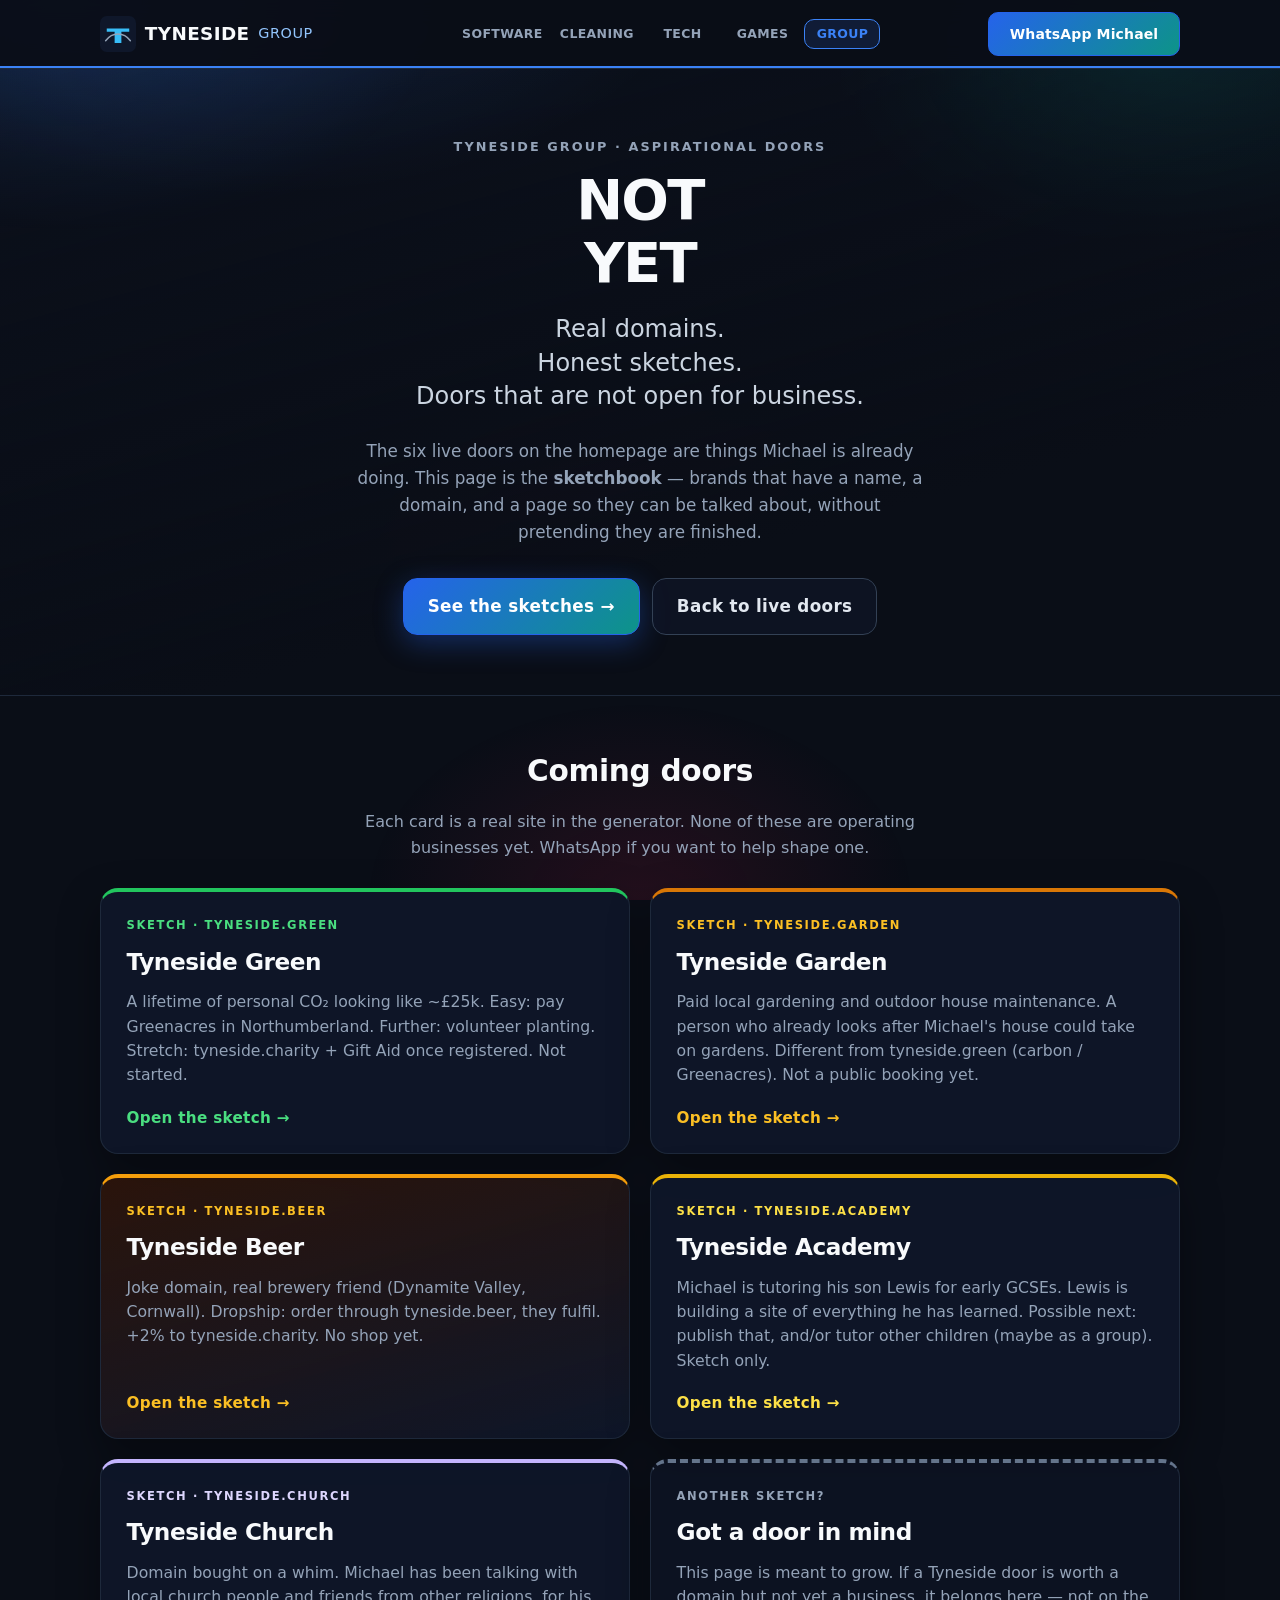
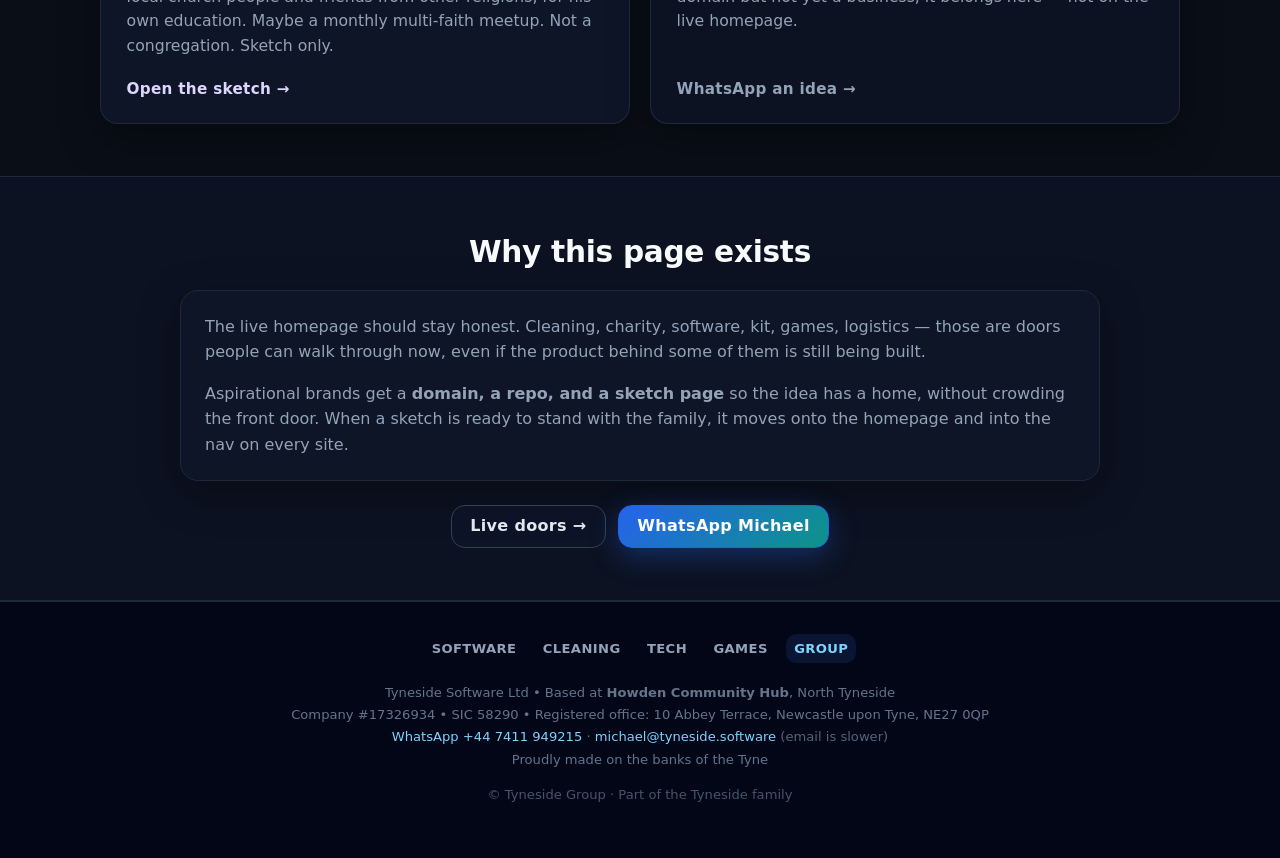
==== commit 28a218c5: "Deploy from site-generator 4a179b9" ====
--- a/next.html
+++ b/next.html
@@ -91,7 +91,7 @@
             <div class="portal-card-main">
               <p class="portal-kicker">Sketch · tyneside.beer</p>
               <h3>Tyneside Beer</h3>
-              <p>Joke domain, real brewery friend (Dynamite Valley, Cornwall). Dropship: order through tyneside.beer, they fulfil. +2% to tyneside.charity — same idea as the store. No shop yet.</p>
+              <p>Joke domain, real brewery friend (Dynamite Valley, Cornwall). Dropship: order through tyneside.beer, they fulfil. +2% to tyneside.charity. No shop yet.</p>
             </div>
             <span class="portal-go">Open the sketch →</span>
           </a>
@@ -108,14 +108,6 @@
               <p class="portal-kicker">Sketch · tyneside.church</p>
               <h3>Tyneside Church</h3>
               <p>Domain bought on a whim. Michael has been talking with local church people and friends from other religions, for his own education. Maybe a monthly multi-faith meetup. Not a congregation. Sketch only.</p>
-            </div>
-            <span class="portal-go">Open the sketch →</span>
-          </a>
-          <a class="portal-card portal-store" href="https://tyneside.store/">
-            <div class="portal-card-main">
-              <p class="portal-kicker">Sketch · tyneside.store</p>
-              <h3>Tyneside Store</h3>
-              <p>White-label idea over RST Wholesale — a friend&#39;s shop. Catalogue links through to rst-wholesale.com. Later stretch: +2% to tyneside.charity. Not our checkout yet.</p>
             </div>
             <span class="portal-go">Open the sketch →</span>
           </a>
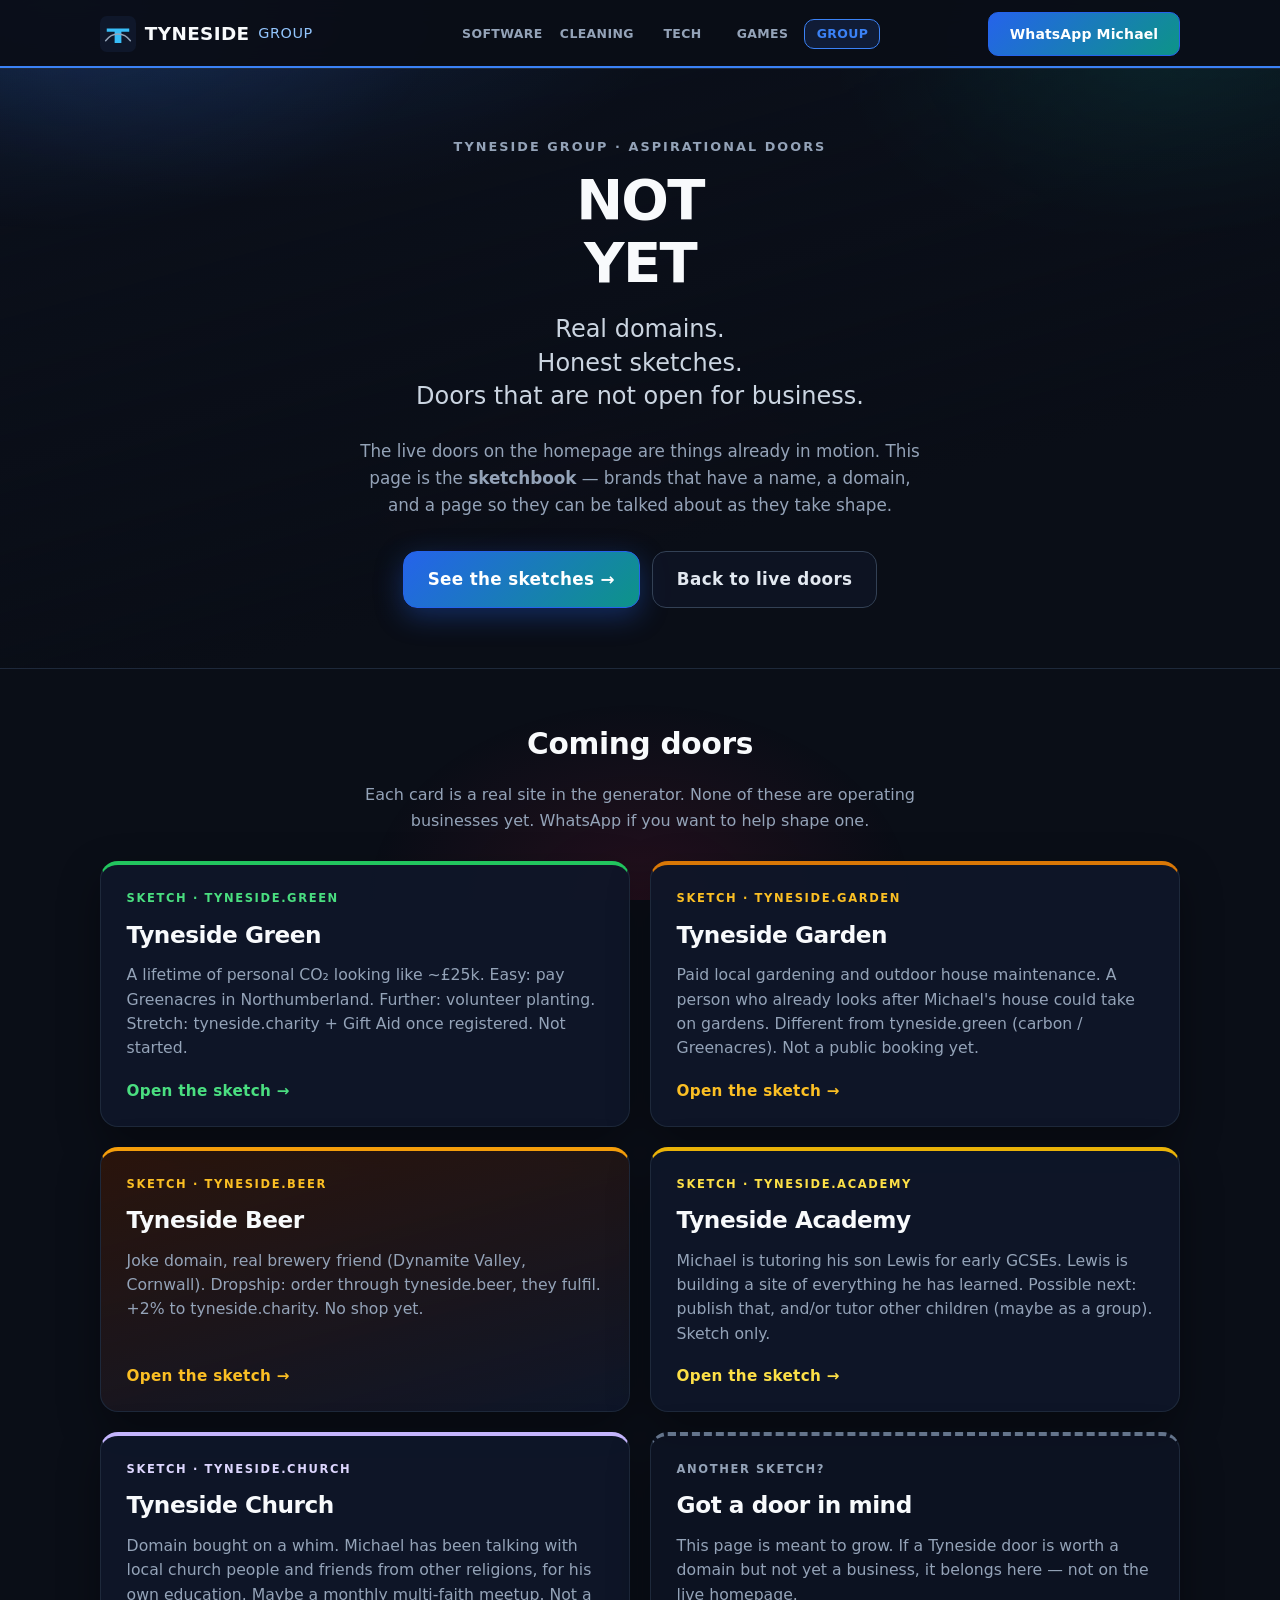
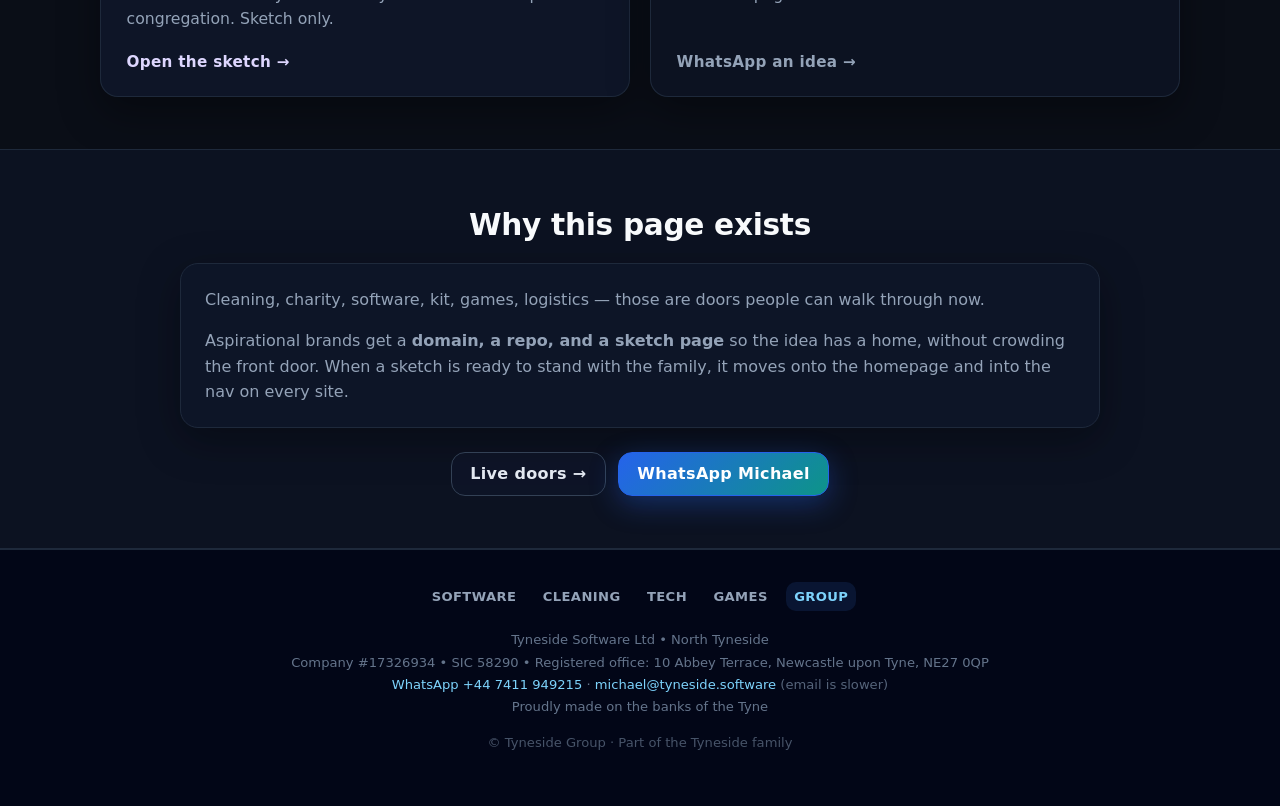
==== commit 5d812e0b: "Deploy from site-generator dc622d3" ====
--- a/next.html
+++ b/next.html
@@ -7,8 +7,8 @@
   <meta name="description" content="Brands that have a domain and a page, but are not live businesses yet. Starting with Tyneside Green. This is the sketchbook, not the shop floor.">
   <link rel="canonical" href="https://tyneside.group/">
   <link rel="icon" href="logo.svg" type="image/svg+xml">
-  <link rel="stylesheet" href="layout.css?v=20260904ac">
-  <link rel="stylesheet" href="themes.css?v=20260904ac">
+  <link rel="stylesheet" href="layout.css?v=20260911cv">
+  <link rel="stylesheet" href="themes.css?v=20260911cv">
 </head>
 <body class="site theme-group">
 
@@ -51,9 +51,9 @@
         Doors that are not open for business.
       </p>
       <p class="hero-lead">
-        The six live doors on the homepage are things Michael is already doing.
+        The live doors on the homepage are things already in motion.
         This page is the <strong>sketchbook</strong> — brands that have a name, a domain,
-        and a page so they can be talked about, without pretending they are finished.
+        and a page so they can be talked about as they take shape.
       </p>
       <div class="hero-actions">
         <a class="btn btn-fill btn-lg" href="#doors">See the sketches →</a>
@@ -132,9 +132,8 @@
       <h2>Why this page exists</h2>
       <div class="panel">
         <p style="margin-bottom:1rem">
-          The live homepage should stay honest. Cleaning, charity, software, kit, games,
-          logistics — those are doors people can walk through now, even if the product
-          behind some of them is still being built.
+          Cleaning, charity, software, kit, games, logistics —
+          those are doors people can walk through now.
         </p>
         <p style="margin:0">
           Aspirational brands get a <strong>domain, a repo, and a sketch page</strong>
@@ -159,7 +158,7 @@
       <a href="https://tyneside.group/" class="is-current">GROUP</a>
   </div>
   <p class="legal">
-    Tyneside Software Ltd • Based at <strong>Howden Community Hub</strong>, North Tyneside<br>
+    Tyneside Software Ltd • North Tyneside<br>
     Company #17326934 • SIC 58290 • Registered office: 10 Abbey Terrace, Newcastle upon Tyne, NE27 0QP<br>
     <a href="https://wa.me/447411949215" rel="noopener" target="_blank">WhatsApp +44 7411 949215</a>
     · <a href="mailto:michael@tyneside.software">michael@tyneside.software</a>
--- a/layout.css
+++ b/layout.css
@@ -440,6 +440,68 @@
   text-decoration: underline;
 }
 
+/* Quiet CV link on the software homepage — present for crawlers, easy to miss. */
+a.quiet-cv {
+  opacity: 0.32;
+  text-decoration: none;
+  font-size: 0.72em;
+  letter-spacing: 0.04em;
+}
+a.quiet-cv:hover,
+a.quiet-cv:focus {
+  opacity: 0.85;
+  text-decoration: underline;
+}
+
+.cv-hero h1 {
+  letter-spacing: 0.04em;
+}
+
+.cv-role {
+  margin-bottom: 1.15rem;
+}
+
+.cv-role-head {
+  display: flex;
+  flex-wrap: wrap;
+  justify-content: space-between;
+  gap: 0.35rem 1.25rem;
+  align-items: baseline;
+  margin-bottom: 0.65rem;
+}
+
+.cv-role-head h3 {
+  margin: 0;
+}
+
+.cv-org {
+  margin: 0.2rem 0 0;
+  color: var(--muted);
+}
+
+.cv-dates {
+  margin: 0;
+  font-size: 0.88rem;
+  color: var(--muted);
+  white-space: nowrap;
+}
+
+@media print {
+  .site-nav,
+  .site-footer,
+  .nav-cta,
+  .hero-actions,
+  .btn {
+    display: none !important;
+  }
+  .hero {
+    padding-top: 0;
+  }
+  a[href]::after {
+    content: none !important;
+  }
+}
+
 /* —— SECTIONS —— */
 .section {
   padding: 3.25rem 0;
